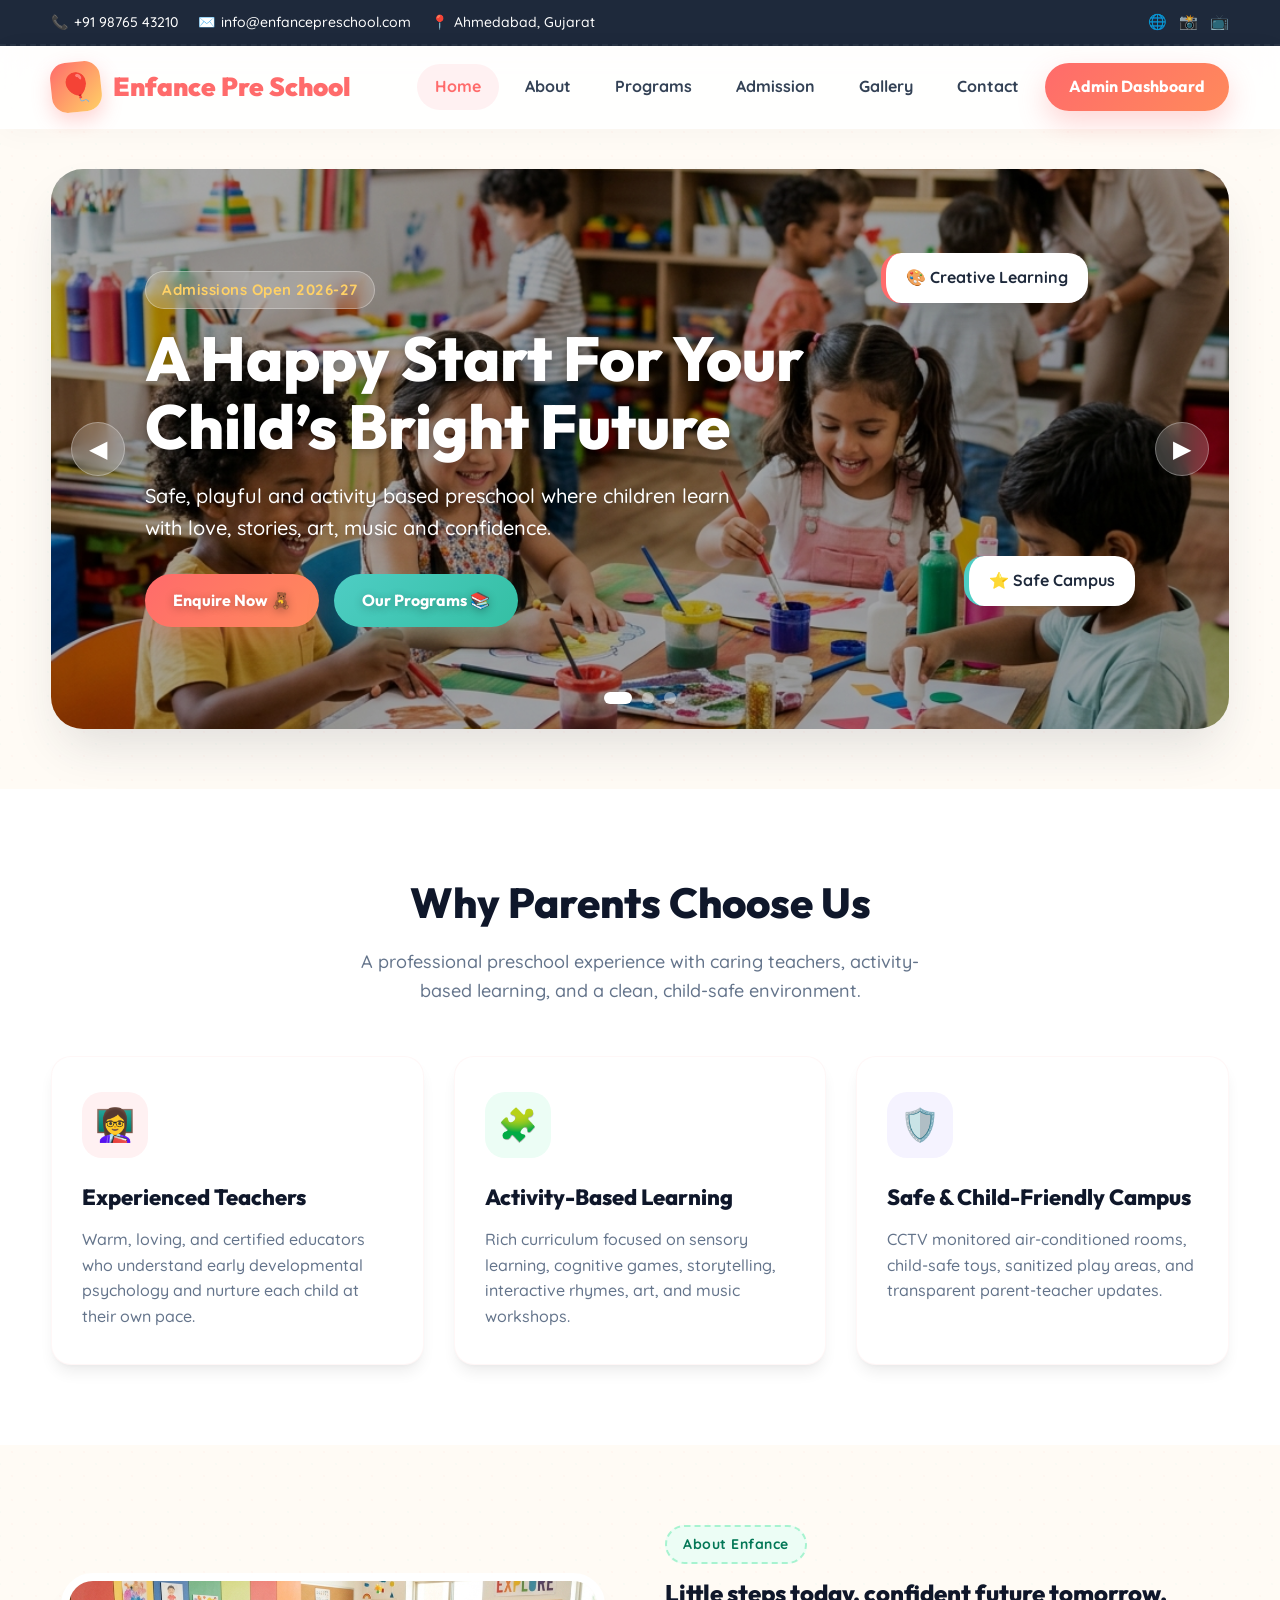
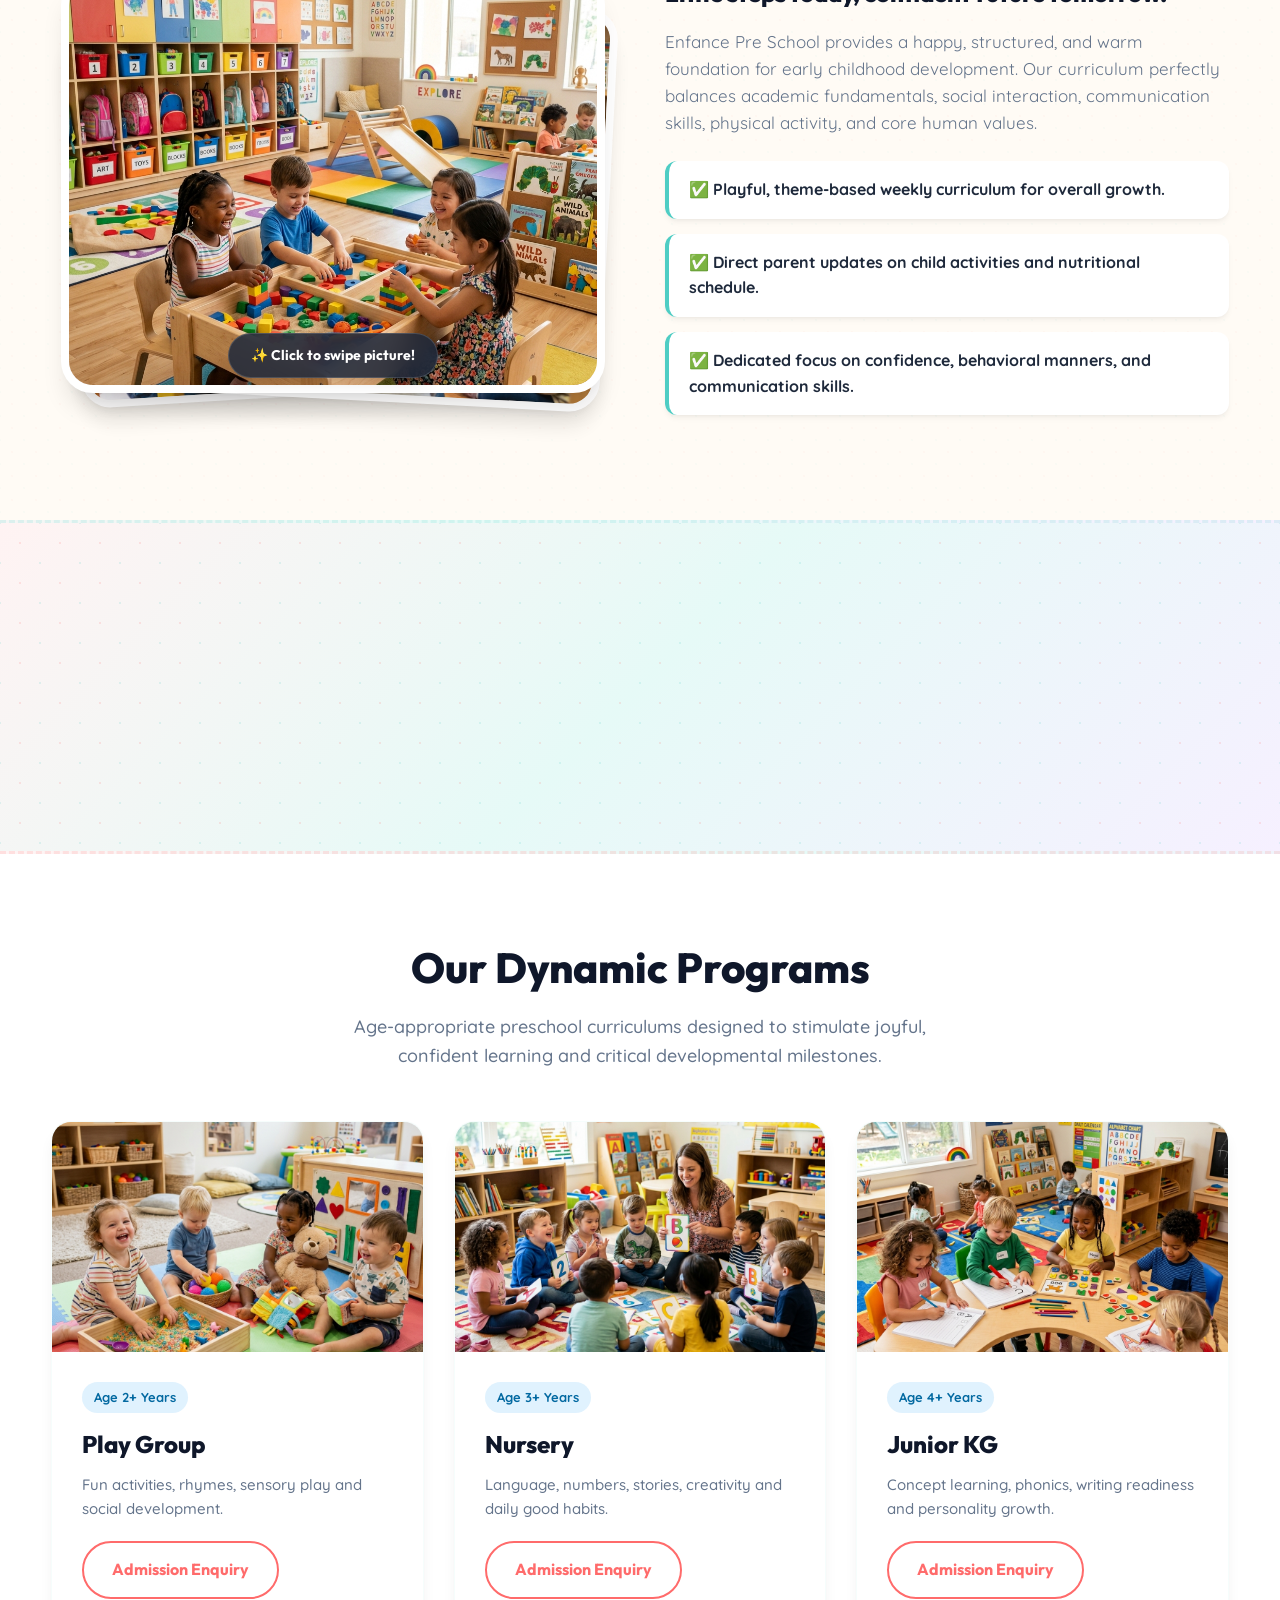
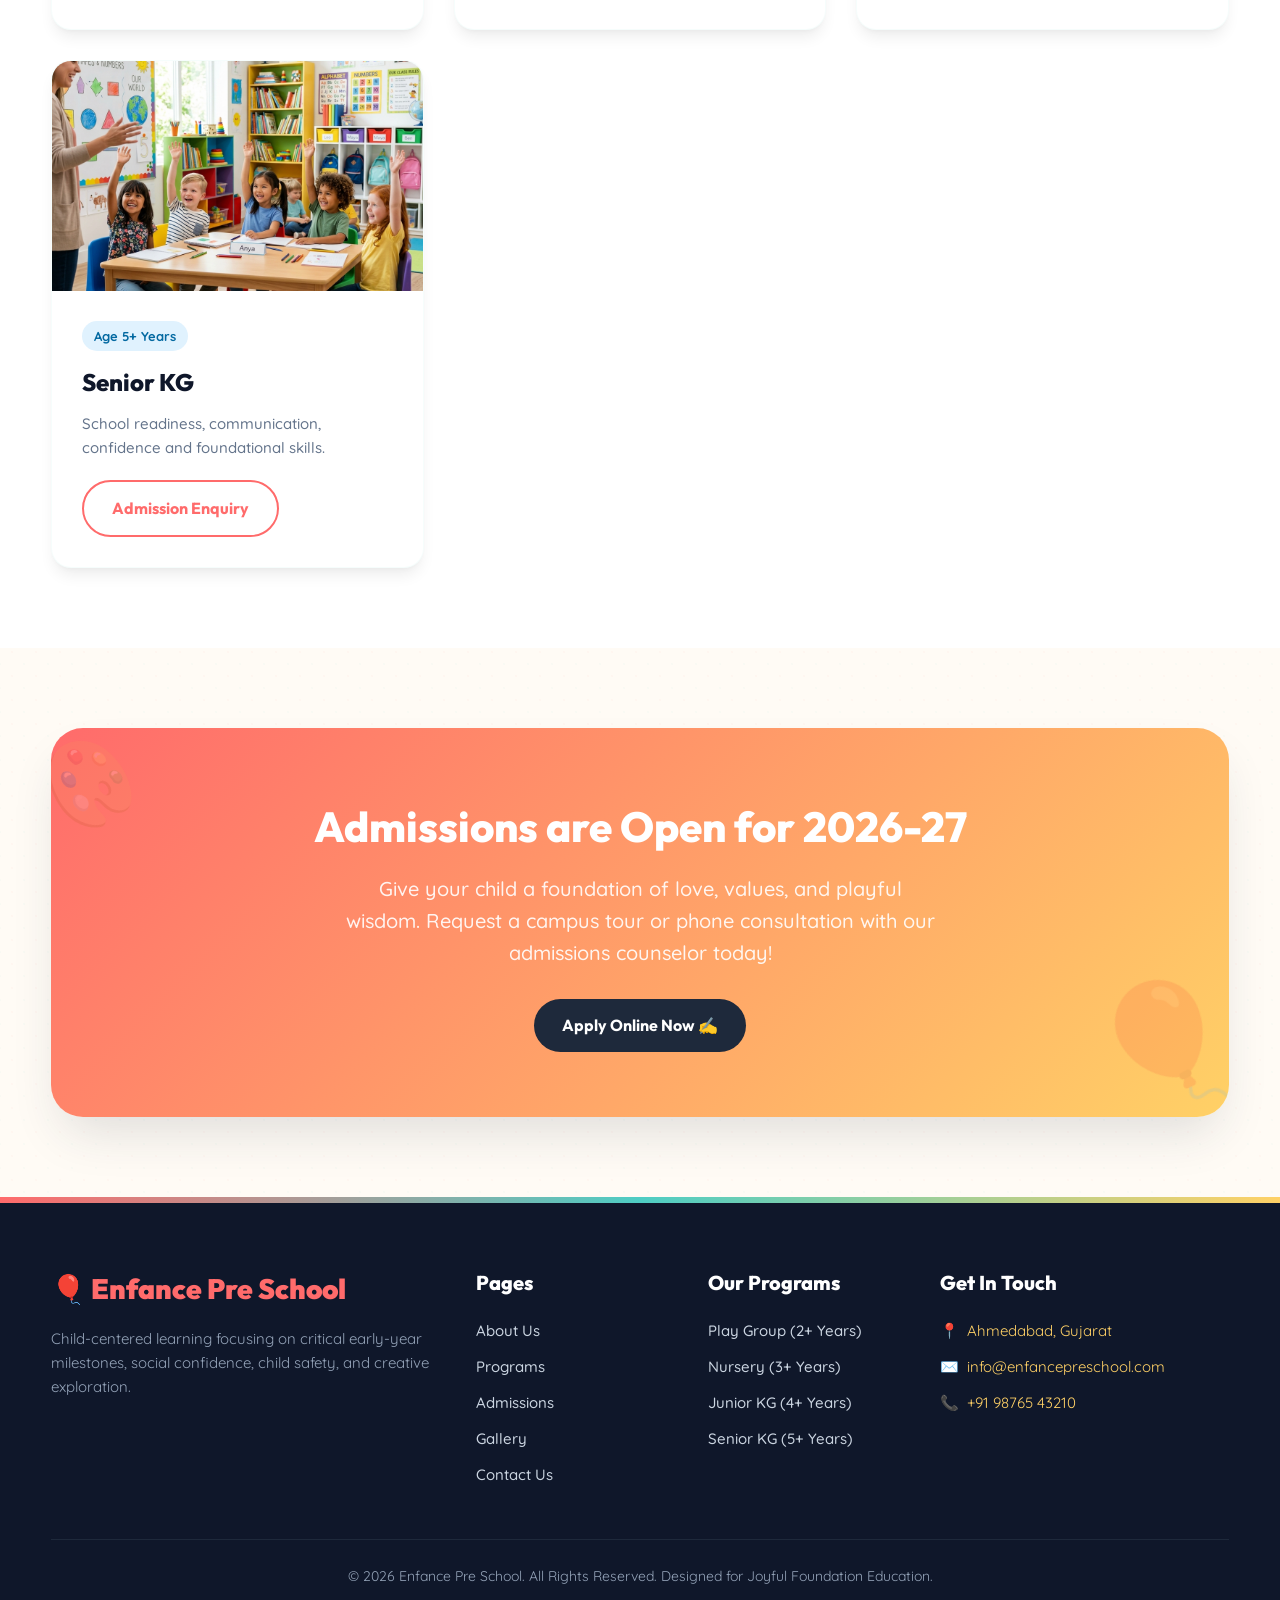
==== index.html @ e7a896c1 "first commit" ====
<!DOCTYPE html>
<html lang="en">
<head>
  <meta charset="UTF-8">
  <meta name="viewport" content="width=device-width, initial-scale=1.0">
  <title>Enfance Pre School - Happy Start for Bright Future</title>
  <meta name="description" content="Enfance Pre School offers activity-based learning, clean child-safe environment, experienced teachers, and joyful growth for your little ones in Ahmedabad.">
  <link rel="stylesheet" href="assets/css/style.css?v=7">
</head>
<body>

  <!-- PRELOADER -->
  <div id="preloader">
    <div class="loader-container">
      <div class="loader-balloons">
        <div class="loader-balloon"></div>
        <div class="loader-balloon"></div>
        <div class="loader-balloon"></div>
        <div class="loader-balloon"></div>
      </div>
      <div class="loader-text">ENFANCE PRE SCHOOL</div>
    </div>
  </div>

  <!-- TOP BAR -->
  <div class="topbar">
    <div class="container">
      <div class="topbar-info">
        <span>📞 <span data-phone></span></span>
        <span>✉️ <span data-email></span></span>
        <span>📍 <span data-address></span></span>
      </div>
      <div class="topbar-socials">
        <a href="#" title="Facebook">🌐</a>
        <a href="#" title="Instagram">📸</a>
        <a href="#" title="YouTube">📺</a>
      </div>
    </div>
  </div>

  <!-- NAVBAR -->
  <nav class="navbar">
    <div class="container nav-inner">
      <a class="brand" href="index.html">
        <span class="brand-badge">🎈</span>
        <span data-school>Enfance Pre School</span>
      </a>
      <button class="hamb" aria-label="Toggle Menu">☰</button>
      <div class="menu">
        <a href="index.html" class="active">Home</a>
        <a href="about.html">About</a>
        <a href="programs.html">Programs</a>
        <a href="admission.html">Admission</a>
        <a href="gallery.html">Gallery</a>
        <a href="contact.html">Contact</a>
        <a class="btn" href="admin/index.html">Admin Dashboard</a>
      </div>
    </div>
  </nav>

  <!-- HERO CAROUSEL SECTION -->
  <section class="hero">
    <div class="container">
      <div class="carousel-container">
        
        <!-- Slide 1 -->
        <div class="carousel-slide active">
          <img src="assets/images/slide01.png?v=2" alt="Children playing together" class="carousel-bg">
          <div class="carousel-content">
            <span class="eyebrow data-admission" data-admission>Admissions Open 2026-27</span>
            <h1 id="heroTitle">A Happy Start For Your Child’s Bright Future</h1>
            <p id="heroText">Safe, playful and activity based preschool where children learn with love, stories, art, music and confidence.</p>
            <div class="carousel-actions">
              <a class="btn" href="admission.html">Enquire Now 🧸</a>
              <a class="btn alt" href="programs.html">Our Programs 📚</a>
            </div>
          </div>
          <!-- Decorative bubbles -->
          <div class="bubble bubble-primary b1">🎨 Creative Learning</div>
          <div class="bubble bubble-secondary b2">⭐ Safe Campus</div>
        </div>

        <!-- Slide 2 -->
        <div class="carousel-slide">
          <img src="assets/images/slide02.png?v=2" alt="Preschool learning environment" class="carousel-bg">
          <div class="carousel-content">
            <span class="eyebrow">Play & Grow</span>
            <h1>Where Learning Feels Like Playtime!</h1>
            <p>We nurture every child’s curious mind with interactive storytelling, motor skills development, and creative play sessions.</p>
            <div class="carousel-actions">
              <a class="btn" href="admission.html">Apply Now 📝</a>
              <a class="btn alt outline" href="about.html">Learn More About Us</a>
            </div>
          </div>
          <div class="bubble bubble-secondary b1">🧩 Mind Games</div>
          <div class="bubble bubble-primary b2">🤸 Play Areas</div>
        </div>

        <!-- Slide 3 -->
        <div class="carousel-slide">
          <img src="assets/images/slide03.png?v=2" alt="Art class at school" class="carousel-bg">
          <div class="carousel-content">
            <span class="eyebrow">Experienced Care</span>
            <h1>Warm Teachers, Personalized Attention</h1>
            <p>Every child gains confidence and foundational concepts at their own unique pace with our loving, certified team of educators.</p>
            <div class="carousel-actions">
              <a class="btn" href="admission.html">Request Call back 📞</a>
              <a class="btn alt" href="gallery.html">View Campus Gallery 📸</a>
            </div>
          </div>
          <div class="bubble bubble-primary b1">🧠 Concept Focus</div>
          <div class="bubble bubble-secondary b2">👩‍🏫 Expert Staff</div>
        </div>

        <!-- Carousel Controls -->
        <button class="carousel-control carousel-prev" aria-label="Previous Slide">◀</button>
        <button class="carousel-control carousel-next" aria-label="Next Slide">▶</button>
        
        <!-- Carousel Dots -->
        <div class="carousel-dots"></div>
      </div>
    </div>
  </section>

  <!-- WAVY DIVIDER -->
  <div class="wave-divider wave-white" style="height: 40px;">
    <svg viewBox="0 0 1200 120" preserveAspectRatio="none">
      <path d="M321.39,56.44c58-10.79,114.16-30.13,172-41.86,82.39-16.72,168.19-17.73,250.45-.39C823.78,31,906.67,72,985.66,92.83c70.05,18.48,146.53,26.09,214.34,3V120H0V0C26.9,8.75,57.05,18.3,88.47,26.85,148.56,43.14,218.7,68.21,321.39,56.44Z"></path>
    </svg>
  </div>

  <!-- WHY PARENTS CHOOSE US SECTION -->
  <section class="section" style="background: var(--white);">
    <div class="container">
      <div class="section-title reveal-up">
        <h2>Why Parents Choose Us</h2>
        <p>A professional preschool experience with caring teachers, activity-based learning, and a clean, child-safe environment.</p>
      </div>
      
      <div class="cards">
        <div class="card card-primary reveal-up">
          <div class="icon">👩‍🏫</div>
          <h3>Experienced Teachers</h3>
          <p>Warm, loving, and certified educators who understand early developmental psychology and nurture each child at their own pace.</p>
        </div>
        
        <div class="card card-secondary reveal-up" style="animation-delay: 0.15s;">
          <div class="icon">🧩</div>
          <h3>Activity-Based Learning</h3>
          <p>Rich curriculum focused on sensory learning, cognitive games, storytelling, interactive rhymes, art, and music workshops.</p>
        </div>
        
        <div class="card card-purple reveal-up" style="animation-delay: 0.3s;">
          <div class="icon">🛡️</div>
          <h3>Safe & Child-Friendly Campus</h3>
          <p>CCTV monitored air-conditioned rooms, child-safe toys, sanitized play areas, and transparent parent-teacher updates.</p>
        </div>
      </div>
    </div>
  </section>

  <!-- SPLIT SECTION ABOUT -->
  <section class="section">
    <div class="container split">
      <div class="interactive-image-card reveal-left" id="aboutImageCard">
        <div class="card-stack-inner">
          <img class="stack-card card-depth-0" src="assets/images/home01.png?v=2" alt="Children learning in a bright classroom 1">
          <img class="stack-card card-depth-1" src="assets/images/about01.png?v=2" alt="Children learning in a bright classroom 2">
          <img class="stack-card card-depth-2" src="assets/images/slide01.png?v=2" alt="Children learning in a bright classroom 3">
          <img class="stack-card card-depth-3" src="assets/images/slide02.png?v=2" alt="Children learning in a bright classroom 4">
          <img class="stack-card card-depth-4" src="assets/images/slide03.png?v=2" alt="Children learning in a bright classroom 5">
        </div>
        <div class="click-hint">✨ Click to swipe picture!</div>
      </div>
      
      <div class="reveal-right">
        <span class="eyebrow">About Enfance</span>
        <h2 style="margin: 15px 0 20px; line-height: 1.2;">Little steps today, confident future tomorrow.</h2>
        <p style="color: var(--muted); margin-bottom: 20px; font-size: 17px;">Enfance Pre School provides a happy, structured, and warm foundation for early childhood development. Our curriculum perfectly balances academic fundamentals, social interaction, communication skills, physical activity, and core human values.</p>
        
        <div class="list">
          <div class="list-item">✅ Playful, theme-based weekly curriculum for overall growth.</div>
          <div class="list-item">✅ Direct parent updates on child activities and nutritional schedule.</div>
          <div class="list-item">✅ Dedicated focus on confidence, behavioral manners, and communication skills.</div>
        </div>
      </div>
    </div>
  </section>

  <!-- STATS COUNTING SECTION -->
  <section class="section stats-bg">
    <div class="container">
      <div class="stats">
        <div class="stat reveal-zoom">
          <b><span class="stat-number" data-target="4">0</span>+</b>
          <span>Preschool Programs</span>
        </div>
        <div class="stat reveal-zoom">
          <b><span class="stat-number" data-target="15">0</span>+</b>
          <span>Weekly Creative Activities</span>
        </div>
        <div class="stat reveal-zoom">
          <b><span class="stat-number" data-target="100">0</span>%</b>
          <span>Childcare & Safety Focus</span>
        </div>
        <div class="stat reveal-zoom">
          <b><span class="stat-number" data-target="2026">0</span></b>
          <span>Admissions ongoing</span>
        </div>
      </div>
    </div>
  </section>

  <!-- OUR PROGRAMS SECTION -->
  <section class="section" style="background: var(--white);">
    <div class="container">
      <div class="section-title reveal-up">
        <h2>Our Dynamic Programs</h2>
        <p>Age-appropriate preschool curriculums designed to stimulate joyful, confident learning and critical developmental milestones.</p>
      </div>
      <div class="programs" id="programList">
        <!-- Rendered dynamically by javascript -->
      </div>
    </div>
  </section>

  <!-- ADMISSIONS CTA SECTION -->
  <section class="section">
    <div class="container">
      <div class="cta reveal-zoom">
        <h2>Admissions are Open for 2026-27</h2>
        <p>Give your child a foundation of love, values, and playful wisdom. Request a campus tour or phone consultation with our admissions counselor today!</p>
        <a class="btn alt" href="admission.html" style="background: var(--ink); box-shadow: none;">Apply Online Now ✍️</a>
      </div>
    </div>
  </section>

  <!-- FOOTER -->
  <footer class="footer">
    <div class="container footer-grid">
      <div>
        <div class="footer-logo">🎈 <span data-school>Enfance Pre School</span></div>
        <p style="margin-bottom: 20px;">Child-centered learning focusing on critical early-year milestones, social confidence, child safety, and creative exploration.</p>
      </div>
      
      <div>
        <h3>Pages</h3>
        <a href="about.html">About Us</a>
        <a href="programs.html">Programs</a>
        <a href="admission.html">Admissions</a>
        <a href="gallery.html">Gallery</a>
        <a href="contact.html">Contact Us</a>
      </div>
      
      <div>
        <h3>Our Programs</h3>
        <a href="programs.html">Play Group (2+ Years)</a>
        <a href="programs.html">Nursery (3+ Years)</a>
        <a href="programs.html">Junior KG (4+ Years)</a>
        <a href="programs.html">Senior KG (5+ Years)</a>
      </div>
      
      <div>
        <h3>Get In Touch</h3>
        <ul class="footer-contact">
          <li><span>📍</span> <span data-address></span></li>
          <li><span>✉️</span> <span data-email></span></li>
          <li><span>📞</span> <span data-phone></span></li>
        </ul>
      </div>
    </div>
    
    <div class="container footer-bottom">
      © <span id="year"></span> <span data-school></span>. All Rights Reserved. Designed for Joyful Foundation Education.
    </div>
  </footer>

  <script src="assets/js/main.js?v=5"></script>
</body>
</html>
---- assets/css/style.css ----
@import url('https://fonts.googleapis.com/css2?family=Outfit:wght@400;600;700;800;900&family=Quicksand:wght@400;500;700&display=swap');

:root {
  --primary: #ff6b6b;
  --primary-hover: #ff5252;
  --secondary: #4ecdc4;
  --secondary-hover: #3dbab1;
  --accent: #ffd166;
  --accent-hover: #ffc43d;
  --purple: #a78bfa;
  --purple-hover: #8b5cf6;
  --ink: #1e293b;
  --muted: #64748b;
  --bg: #fffbf5;
  --white: #ffffff;
  --green: #10b981;
  --light-gray: #f8fafc;
  
  /* Shadows */
  --shadow-sm: 0 4px 6px -1px rgba(0, 0, 0, 0.05), 0 2px 4px -2px rgba(0, 0, 0, 0.05);
  --shadow-md: 0 10px 15px -3px rgba(0, 0, 0, 0.07), 0 4px 6px -4px rgba(0, 0, 0, 0.05);
  --shadow-lg: 0 20px 25px -5px rgba(0, 0, 0, 0.1), 0 8px 10px -6px rgba(0, 0, 0, 0.05);
  --shadow-xl: 0 25px 50px -12px rgba(35, 49, 66, 0.15);
  --shadow-primary: 0 12px 28px rgba(255, 107, 107, 0.28);
  --shadow-secondary: 0 12px 28px rgba(78, 205, 196, 0.25);
  
  /* Borders */
  --radius-sm: 12px;
  --radius-md: 20px;
  --radius-lg: 32px;
  --radius-full: 9999px;
  
  /* Transitions */
  --transition-smooth: all 0.3s cubic-bezier(0.4, 0, 0.2, 1);
  --transition-bounce: all 0.5s cubic-bezier(0.175, 0.885, 0.32, 1.275);
}

* {
  box-sizing: border-box;
  margin: 0;
  padding: 0;
}

html {
  scroll-behavior: smooth;
}

body {
  font-family: 'Quicksand', sans-serif;
  color: var(--ink);
  background-color: var(--bg);
  background-image: radial-gradient(rgba(255, 107, 107, 0.03) 1px, transparent 0),
                    radial-gradient(rgba(78, 205, 196, 0.03) 1px, transparent 0);
  background-size: 24px 24px;
  background-position: 0 0, 12px 12px;
  line-height: 1.6;
  overflow-x: hidden;
}

h1, h2, h3, h4, h5, h6 {
  font-family: 'Outfit', sans-serif;
  font-weight: 800;
  color: #0f172a;
}

a {
  text-decoration: none;
  color: inherit;
  transition: var(--transition-smooth);
}

img {
  max-width: 100%;
  height: auto;
  display: block;
}

.container {
  width: min(1200px, 92%);
  margin: auto;
}

/* --- PRELOADER --- */
#preloader {
  position: fixed;
  inset: 0;
  background: var(--bg);
  z-index: 9999;
  display: flex;
  flex-direction: column;
  align-items: center;
  justify-content: center;
  transition: opacity 0.5s ease, visibility 0.5s ease;
}

#preloader.fade-out {
  opacity: 0;
  visibility: hidden;
}

.loader-container {
  text-align: center;
}

.loader-balloons {
  display: flex;
  gap: 15px;
  justify-content: center;
  margin-bottom: 20px;
}

.loader-balloon {
  width: 24px;
  height: 30px;
  border-radius: 50% 50% 50% 50% / 40% 40% 60% 60%;
  animation: bounceBall 1.2s infinite ease-in-out;
  position: relative;
}

.loader-balloon::after {
  content: '';
  position: absolute;
  bottom: -4px;
  left: 50%;
  transform: translateX(-50%);
  border-left: 4px solid transparent;
  border-right: 4px solid transparent;
  border-bottom: 5px solid rgba(0, 0, 0, 0.15);
}

.loader-balloon:nth-child(1) {
  background: var(--primary);
  animation-delay: -0.4s;
}

.loader-balloon:nth-child(2) {
  background: var(--accent);
  animation-delay: -0.2s;
}

.loader-balloon:nth-child(3) {
  background: var(--secondary);
  animation-delay: 0s;
}

.loader-balloon:nth-child(4) {
  background: var(--purple);
  animation-delay: 0.2s;
}

.loader-text {
  font-family: 'Outfit', sans-serif;
  font-weight: 700;
  font-size: 20px;
  color: var(--primary);
  letter-spacing: 1px;
  animation: pulseText 1.5s infinite ease-in-out;
}

@keyframes bounceBall {
  0%, 100% { transform: translateY(0) scale(1); }
  50% { transform: translateY(-20px) scale(0.9); }
}

@keyframes pulseText {
  0%, 100% { opacity: 0.6; }
  50% { opacity: 1; }
}


/* --- TOP BAR --- */
.topbar {
  background: var(--ink);
  color: var(--white);
  font-size: 14px;
  border-bottom: 2px dashed rgba(255, 255, 255, 0.05);
}

.topbar .container {
  display: flex;
  justify-content: space-between;
  align-items: center;
  gap: 15px;
  padding: 10px 0;
  flex-wrap: wrap;
}

.topbar-info {
  display: flex;
  gap: 20px;
  flex-wrap: wrap;
}

.topbar-info span {
  display: flex;
  align-items: center;
  gap: 6px;
  font-weight: 500;
}

.topbar-socials {
  display: flex;
  gap: 12px;
}

.topbar-socials a {
  opacity: 0.8;
  font-size: 15px;
}

.topbar-socials a:hover {
  opacity: 1;
  transform: scale(1.15);
}


/* --- NAVBAR --- */
.navbar {
  position: sticky;
  top: 0;
  z-index: 1000;
  background: rgba(255, 255, 255, 0.85);
  backdrop-filter: blur(20px);
  box-shadow: 0 4px 30px rgba(0, 0, 0, 0.03);
  border-bottom: 1px solid rgba(255, 255, 255, 0.4);
  transition: var(--transition-smooth);
}

.navbar.scrolled {
  background: rgba(255, 255, 255, 0.98);
  box-shadow: var(--shadow-md);
  padding: 4px 0;
}

.nav-inner {
  display: flex;
  align-items: center;
  justify-content: space-between;
  padding: 16px 0;
}

.brand {
  display: flex;
  align-items: center;
  gap: 12px;
  font-family: 'Outfit', sans-serif;
  font-weight: 900;
  font-size: 26px;
  color: var(--primary);
}

.brand-badge {
  width: 50px;
  height: 50px;
  border-radius: 16px;
  background: linear-gradient(135deg, var(--primary), var(--accent));
  display: grid;
  place-items: center;
  color: var(--white);
  font-size: 28px;
  box-shadow: 0 8px 20px rgba(255, 107, 107, 0.3);
  transform: rotate(-6deg);
  transition: var(--transition-bounce);
}

.brand:hover .brand-badge {
  transform: rotate(12deg) scale(1.1);
}

.menu {
  display: flex;
  align-items: center;
  gap: 8px;
}

.menu a {
  padding: 10px 18px;
  border-radius: var(--radius-full);
  font-weight: 700;
  color: #334155;
  font-size: 16px;
}

.menu a:hover,
.menu a.active {
  background: #fff1f2;
  color: var(--primary);
}

.menu a.btn {
  background: linear-gradient(135deg, var(--primary), #ff8a5b);
  color: var(--white);
  padding: 11px 24px;
  font-weight: 700;
  box-shadow: var(--shadow-primary);
}

.menu a.btn:hover {
  background: linear-gradient(135deg, var(--primary-hover), #ff733b);
  box-shadow: 0 15px 30px rgba(255, 107, 107, 0.4);
  transform: translateY(-2px);
}

.hamb {
  display: none;
  background: none;
  border: none;
  font-size: 28px;
  color: var(--ink);
  cursor: pointer;
  padding: 5px;
  transition: var(--transition-smooth);
}


/* --- BUTTONS --- */
.btn {
  display: inline-flex;
  align-items: center;
  justify-content: center;
  gap: 8px;
  background: linear-gradient(135deg, var(--primary), #ff8a5b);
  color: var(--white) !important;
  border: none;
  border-radius: var(--radius-full);
  padding: 14px 28px;
  font-weight: 700;
  font-size: 16px;
  font-family: 'Outfit', sans-serif;
  box-shadow: var(--shadow-primary);
  cursor: pointer;
  transition: var(--transition-bounce);
}

.btn:hover {
  transform: translateY(-4px) scale(1.02);
  box-shadow: 0 15px 35px rgba(255, 107, 107, 0.4);
}

.btn.alt {
  background: linear-gradient(135deg, var(--secondary), #34bfa3);
  box-shadow: var(--shadow-secondary);
}

.btn.alt:hover {
  box-shadow: 0 15px 35px rgba(78, 205, 196, 0.4);
}

.btn.outline {
  background: transparent;
  color: var(--primary) !important;
  border: 2px solid var(--primary);
  box-shadow: none;
}

.btn.outline:hover {
  background: var(--primary);
  color: var(--white) !important;
}


/* --- HERO CAROUSEL --- */
.hero {
  position: relative;
  overflow: hidden;
  padding: 40px 0 60px;
}

.carousel-container {
  position: relative;
  height: 560px;
  border-radius: var(--radius-lg);
  overflow: hidden;
  box-shadow: var(--shadow-xl);
}

.carousel-slide {
  position: absolute;
  inset: 0;
  opacity: 0;
  transition: opacity 1s cubic-bezier(0.4, 0, 0.2, 1);
  display: flex;
  align-items: center;
  z-index: 1;
}

.carousel-slide.active {
  opacity: 1;
  z-index: 2;
}

.carousel-bg {
  position: absolute;
  inset: 0;
  width: 100%;
  height: 100%;
  object-fit: cover;
  filter: brightness(0.65);
}

.carousel-content {
  position: relative;
  z-index: 3;
  width: min(800px, 85%);
  margin-left: 8%;
  color: var(--white);
  text-shadow: 0 2px 10px rgba(0,0,0,0.3);
}

.carousel-content .eyebrow {
  opacity: 0;
  transform: translateY(20px);
  transition: all 0.6s cubic-bezier(0.16, 1, 0.3, 1) 0.2s;
  background: rgba(255, 255, 255, 0.2);
  border: 1px solid rgba(255, 255, 255, 0.3);
  color: var(--accent);
  backdrop-filter: blur(10px);
  text-shadow: none;
  font-size: 15px;
}

.carousel-content h1 {
  color: var(--white);
  font-size: clamp(36px, 5vw, 62px);
  line-height: 1.1;
  margin: 15px 0 20px;
  opacity: 0;
  transform: translateY(30px);
  transition: all 0.7s cubic-bezier(0.16, 1, 0.3, 1) 0.4s;
}

.carousel-content p {
  font-size: clamp(16px, 2vw, 20px);
  font-weight: 500;
  margin-bottom: 30px;
  max-width: 600px;
  opacity: 0;
  transform: translateY(30px);
  transition: all 0.7s cubic-bezier(0.16, 1, 0.3, 1) 0.6s;
}

.carousel-actions {
  opacity: 0;
  transform: translateY(30px);
  transition: all 0.7s cubic-bezier(0.16, 1, 0.3, 1) 0.8s;
  display: flex;
  gap: 15px;
  flex-wrap: wrap;
}

/* Active transitions */
.carousel-slide.active .carousel-content .eyebrow,
.carousel-slide.active .carousel-content h1,
.carousel-slide.active .carousel-content p,
.carousel-slide.active .carousel-actions {
  opacity: 1;
  transform: translateY(0);
}

/* Controls */
.carousel-control {
  position: absolute;
  top: 50%;
  transform: translateY(-50%);
  width: 54px;
  height: 54px;
  border-radius: 50%;
  background: rgba(255, 255, 255, 0.2);
  backdrop-filter: blur(10px);
  border: 1px solid rgba(255, 255, 255, 0.3);
  color: var(--white);
  font-size: 24px;
  display: grid;
  place-items: center;
  cursor: pointer;
  z-index: 10;
  transition: var(--transition-bounce);
}

.carousel-control:hover {
  background: rgba(255, 255, 255, 0.4);
  color: var(--ink);
  transform: translateY(-50%) scale(1.1);
}

.carousel-prev {
  left: 20px;
}

.carousel-next {
  right: 20px;
}

.carousel-dots {
  position: absolute;
  bottom: 25px;
  left: 50%;
  transform: translateX(-50%);
  display: flex;
  gap: 10px;
  z-index: 10;
}

.carousel-dot {
  width: 12px;
  height: 12px;
  border-radius: 50%;
  background: rgba(255, 255, 255, 0.4);
  border: none;
  cursor: pointer;
  transition: var(--transition-smooth);
}

.carousel-dot.active {
  background: var(--white);
  width: 28px;
  border-radius: 6px;
}


/* --- FLOATING DECORATIONS --- */
.eyebrow {
  display: inline-block;
  background: #ecfdf5;
  color: #047857;
  border: 2px dashed #a7f3d0;
  border-radius: var(--radius-full);
  padding: 6px 16px;
  font-weight: 800;
  font-size: 14px;
  letter-spacing: 0.5px;
}

.bubble {
  position: absolute;
  background: var(--white);
  border-radius: 20px;
  padding: 12px 20px;
  box-shadow: var(--shadow-lg);
  font-weight: 800;
  color: var(--ink);
  display: flex;
  align-items: center;
  gap: 8px;
  z-index: 4;
  animation: floatDecoration 5s ease-in-out infinite;
}

.bubble-primary {
  border-left: 5px solid var(--primary);
}

.bubble-secondary {
  border-left: 5px solid var(--secondary);
  animation-delay: 1.5s;
}

.b1 {
  top: 15%;
  right: 12%;
}

.b2 {
  bottom: 22%;
  right: 8%;
}

@keyframes floatDecoration {
  0%, 100% { transform: translateY(0) rotate(0deg); }
  50% { transform: translateY(-12px) rotate(2deg); }
}


/* --- SECTION LAYOUTS & WAVE DIVIDERS --- */
.section {
  position: relative;
  padding: 80px 0;
}

.section-title {
  text-align: center;
  margin-bottom: 50px;
}

.section-title h2 {
  font-size: clamp(28px, 4vw, 42px);
  margin-bottom: 12px;
  position: relative;
  display: inline-block;
}

.section-title p {
  color: var(--muted);
  font-size: 18px;
  max-width: 600px;
  margin: auto;
  font-weight: 500;
}

/* Wavy Section Divider */
.wave-divider {
  position: absolute;
  left: 0;
  width: 100%;
  overflow: hidden;
  line-height: 0;
}

.wave-divider svg {
  position: relative;
  display: block;
  width: calc(100% + 1.3px);
  height: 60px;
}

.wave-top {
  top: -1px;
}

.wave-bottom {
  bottom: -1px;
  transform: rotate(180deg);
}

.wave-divider.wave-white svg path {
  fill: var(--white);
}

.wave-divider.wave-bg svg path {
  fill: var(--bg);
}


/* --- CARDS & GRID --- */
.cards {
  display: grid;
  grid-template-columns: repeat(3, 1fr);
  gap: 30px;
}

.card {
  background: var(--white);
  border-radius: var(--radius-md);
  padding: 35px 30px;
  box-shadow: var(--shadow-md);
  border: 1px solid rgba(255, 107, 107, 0.05);
  transition: var(--transition-bounce);
  position: relative;
  overflow: hidden;
}

.card::before {
  content: '';
  position: absolute;
  top: 0;
  left: 0;
  width: 100%;
  height: 5px;
  background: linear-gradient(90deg, var(--primary), var(--accent));
  opacity: 0;
  transition: var(--transition-smooth);
}

.card:hover {
  transform: translateY(-10px);
  box-shadow: var(--shadow-xl);
}

.card:hover::before {
  opacity: 1;
}

.icon {
  width: 66px;
  height: 66px;
  border-radius: 20px;
  background: #fff8e6;
  display: grid;
  place-items: center;
  font-size: 32px;
  margin-bottom: 22px;
  transition: var(--transition-bounce);
}

.card:hover .icon {
  transform: scale(1.12) rotate(6deg);
}

.card.card-primary .icon { background-color: #fff1f2; }
.card.card-secondary .icon { background-color: #ecfdf5; }
.card.card-purple .icon { background-color: #f5f3ff; }

.card h3 {
  font-size: 22px;
  margin-bottom: 12px;
}

.card p {
  color: var(--muted);
  font-size: 16px;
  font-weight: 500;
}


/* --- TWO COLUMN SPLIT --- */
.split {
  display: grid;
  grid-template-columns: 1fr 1fr;
  gap: 50px;
  align-items: center;
}

.rounded-img {
  border-radius: var(--radius-lg);
  box-shadow: var(--shadow-xl);
  width: 100%;
  height: 440px;
  object-fit: cover;
  border: 8px solid var(--white);
  transition: var(--transition-bounce);
}

.rounded-img:hover {
  transform: scale(1.02) rotate(1deg);
}

.list {
  display: grid;
  gap: 15px;
  margin: 25px 0;
}

.list-item {
  background: var(--white);
  border-radius: var(--radius-sm);
  padding: 16px 20px;
  box-shadow: var(--shadow-sm);
  font-weight: 700;
  display: flex;
  align-items: center;
  gap: 12px;
  transition: var(--transition-smooth);
  border-left: 4px solid var(--secondary);
}

.list-item:hover {
  transform: translateX(6px);
  box-shadow: var(--shadow-md);
}


/* --- STATS SECTION --- */
.stats-bg {
  background: linear-gradient(135deg, #fff3f3 0%, #e6faf7 50%, #f6f0ff 100%);
  position: relative;
  overflow: hidden;
  border-top: 3px dashed rgba(78, 205, 196, 0.15);
  border-bottom: 3px dashed rgba(255, 107, 107, 0.15);
}

.stats-bg::before {
  content: '';
  position: absolute;
  inset: 0;
  opacity: 0.15;
  background-image: radial-gradient(var(--primary) 1px, transparent 1px),
                    radial-gradient(var(--secondary) 1px, transparent 1px);
  background-size: 40px 40px;
  background-position: 0 0, 20px 20px;
  pointer-events: none;
}

.stats {
  display: grid;
  grid-template-columns: repeat(4, 1fr);
  gap: 25px;
  position: relative;
  z-index: 2;
}

.stat {
  background: rgba(255, 255, 255, 0.85);
  backdrop-filter: blur(12px);
  border: 2px solid var(--white);
  border-radius: var(--radius-lg);
  padding: 38px 25px;
  text-align: center;
  box-shadow: 0 10px 25px -5px rgba(0, 0, 0, 0.02), 0 8px 10px -6px rgba(0, 0, 0, 0.02);
  transition: var(--transition-bounce);
}

.stat:nth-child(1) {
  background: linear-gradient(135deg, rgba(255, 107, 107, 0.05) 0%, rgba(255, 255, 255, 0.95) 100%);
  border-color: rgba(255, 107, 107, 0.15);
}
.stat:nth-child(2) {
  background: linear-gradient(135deg, rgba(78, 205, 196, 0.05) 0%, rgba(255, 255, 255, 0.95) 100%);
  border-color: rgba(78, 205, 196, 0.15);
}
.stat:nth-child(3) {
  background: linear-gradient(135deg, rgba(167, 139, 250, 0.05) 0%, rgba(255, 255, 255, 0.95) 100%);
  border-color: rgba(167, 139, 250, 0.15);
}
.stat:nth-child(4) {
  background: linear-gradient(135deg, rgba(255, 209, 102, 0.05) 0%, rgba(255, 255, 255, 0.95) 100%);
  border-color: rgba(255, 209, 102, 0.15);
}

.stat:nth-child(1):hover {
  transform: translateY(-8px) scale(1.03) rotate(1.5deg);
  background: var(--white);
  box-shadow: 0 20px 30px -10px rgba(255, 107, 107, 0.25);
  border-color: rgba(255, 107, 107, 0.3);
}
.stat:nth-child(2):hover {
  transform: translateY(-8px) scale(1.03) rotate(-1.5deg);
  background: var(--white);
  box-shadow: 0 20px 30px -10px rgba(78, 205, 196, 0.25);
  border-color: rgba(78, 205, 196, 0.3);
}
.stat:nth-child(3):hover {
  transform: translateY(-8px) scale(1.03) rotate(1.8deg);
  background: var(--white);
  box-shadow: 0 20px 30px -10px rgba(167, 139, 250, 0.25);
  border-color: rgba(167, 139, 250, 0.3);
}
.stat:nth-child(4):hover {
  transform: translateY(-8px) scale(1.03) rotate(-1.8deg);
  background: var(--white);
  box-shadow: 0 20px 30px -10px rgba(255, 209, 102, 0.25);
  border-color: rgba(255, 209, 102, 0.3);
}

.stat b {
  font-family: 'Outfit', sans-serif;
  font-size: 52px;
  display: inline-block;
  line-height: 1.1;
  margin-bottom: 5px;
  font-weight: 900;
  -webkit-background-clip: text;
  background-clip: text;
  -webkit-text-fill-color: transparent;
}

.stat:nth-child(1) b {
  background-image: linear-gradient(135deg, #ff6b6b 0%, #ff8e53 100%);
}
.stat:nth-child(2) b {
  background-image: linear-gradient(135deg, #2ec4b6 0%, #00f5d4 100%);
}
.stat:nth-child(3) b {
  background-image: linear-gradient(135deg, #a78bfa 0%, #c084fc 100%);
}
.stat:nth-child(4) b {
  background-image: linear-gradient(135deg, #ffd166 0%, #ff9f43 100%);
}

.stat > span {
  font-weight: 700;
  color: var(--ink);
  font-size: 16px;
  display: block;
}

.stat-number {
  display: inline;
  font-size: inherit;
  font-weight: inherit;
  color: inherit;
}


/* --- PROGRAMS PAGE/GRID --- */
.programs {
  display: grid;
  grid-template-columns: repeat(3, 1fr);
  gap: 30px;
}

.program {
  overflow: hidden;
  background: var(--white);
  border-radius: var(--radius-md);
  box-shadow: var(--shadow-md);
  transition: var(--transition-bounce);
  border: 1px solid rgba(78, 205, 196, 0.05);
}

.program:hover {
  transform: translateY(-8px);
  box-shadow: var(--shadow-xl);
}

.program-img-wrap {
  position: relative;
  overflow: hidden;
  height: 230px;
}

.program img {
  height: 100%;
  width: 100%;
  object-fit: cover;
  transition: transform 0.5s ease;
}

.program:hover img {
  transform: scale(1.08);
}

.program-body {
  padding: 30px;
}

.tag {
  display: inline-block;
  background: #e0f2fe;
  color: #0369a1;
  border-radius: var(--radius-full);
  padding: 5px 12px;
  font-weight: 800;
  font-size: 13px;
  margin-bottom: 12px;
}

.program h3 {
  font-size: 24px;
  margin-bottom: 10px;
}

.program p {
  color: var(--muted);
  font-weight: 500;
  margin-bottom: 20px;
  font-size: 15px;
}


/* --- GALLERY & INTERACTIVE LIGHTBOX --- */
.gallery-filter {
  display: flex;
  justify-content: center;
  gap: 12px;
  margin-bottom: 35px;
  flex-wrap: wrap;
}

.filter-btn {
  background: var(--white);
  border: 2px solid transparent;
  color: var(--ink);
  padding: 8px 22px;
  font-family: 'Outfit', sans-serif;
  font-weight: 700;
  border-radius: var(--radius-full);
  cursor: pointer;
  box-shadow: var(--shadow-sm);
  transition: var(--transition-smooth);
}

.filter-btn:hover,
.filter-btn.active {
  background: var(--primary);
  color: var(--white);
  box-shadow: var(--shadow-primary);
}

.gallery {
  display: grid;
  grid-template-columns: repeat(4, 1fr);
  gap: 20px;
}

.gallery-item {
  position: relative;
  height: 240px;
  border-radius: var(--radius-md);
  overflow: hidden;
  box-shadow: var(--shadow-md);
  cursor: pointer;
  transition: var(--transition-bounce);
}

.gallery-item img {
  height: 100%;
  width: 100%;
  object-fit: cover;
  transition: transform 0.5s ease;
}

.gallery-overlay {
  position: absolute;
  inset: 0;
  background: linear-gradient(to top, rgba(255, 107, 107, 0.8), rgba(255, 209, 102, 0.4));
  opacity: 0;
  display: grid;
  place-items: center;
  color: var(--white);
  font-size: 30px;
  transition: var(--transition-smooth);
}

.gallery-item:hover {
  transform: scale(1.03);
}

.gallery-item:hover img {
  transform: scale(1.1);
}

.gallery-item:hover .gallery-overlay {
  opacity: 1;
}

/* Lightbox overlay styling */
#lightbox {
  position: fixed;
  inset: 0;
  background: rgba(15, 23, 42, 0.95);
  backdrop-filter: blur(10px);
  z-index: 2000;
  display: none;
  opacity: 0;
  align-items: center;
  justify-content: center;
  transition: opacity 0.4s ease;
}

#lightbox.active {
  display: flex;
  opacity: 1;
}

.lightbox-content-wrap {
  position: relative;
  max-width: 85vw;
  max-height: 80vh;
  display: flex;
  flex-direction: column;
  align-items: center;
}

#lightbox-img {
  max-width: 100%;
  max-height: 75vh;
  border-radius: var(--radius-md);
  box-shadow: 0 10px 40px rgba(0,0,0,0.5);
  border: 4px solid var(--white);
  transform: scale(0.9);
  transition: transform 0.4s cubic-bezier(0.16, 1, 0.3, 1);
}

#lightbox.active #lightbox-img {
  transform: scale(1);
}

.lightbox-close {
  position: absolute;
  top: -50px;
  right: 0;
  color: var(--white);
  font-size: 35px;
  background: none;
  border: none;
  cursor: pointer;
  transition: var(--transition-smooth);
}

.lightbox-close:hover {
  transform: rotate(90deg) scale(1.1);
  color: var(--primary);
}

.lightbox-btn {
  position: absolute;
  top: 50%;
  transform: translateY(-50%);
  background: rgba(255,255,255,0.1);
  border: 1px solid rgba(255,255,255,0.2);
  color: var(--white);
  font-size: 24px;
  width: 50px;
  height: 50px;
  border-radius: 50%;
  display: grid;
  place-items: center;
  cursor: pointer;
  transition: var(--transition-smooth);
}

.lightbox-btn:hover {
  background: var(--white);
  color: var(--ink);
}

.lightbox-prev { left: -70px; }
.lightbox-next { right: -70px; }


/* --- ADMISSIONS CALL TO ACTION (CTA) --- */
.cta {
  background: linear-gradient(135deg, var(--primary), var(--accent));
  border-radius: var(--radius-lg);
  padding: 65px 50px;
  text-align: center;
  color: var(--white);
  box-shadow: var(--shadow-xl);
  position: relative;
  overflow: hidden;
}

.cta::after {
  content: '🎈';
  position: absolute;
  font-size: 120px;
  bottom: -20px;
  right: -10px;
  opacity: 0.15;
  transform: rotate(-15deg);
}

.cta::before {
  content: '🎨';
  position: absolute;
  font-size: 80px;
  top: -10px;
  left: -10px;
  opacity: 0.15;
  transform: rotate(15deg);
}

.cta h2 {
  color: var(--white);
  font-size: 42px;
  margin-bottom: 12px;
}

.cta p {
  font-size: 20px;
  font-weight: 500;
  margin-bottom: 30px;
  max-width: 600px;
  margin-inline: auto;
  opacity: 0.9;
}


/* --- FORMS --- */
.form {
  background: var(--white);
  border-radius: var(--radius-md);
  padding: 40px;
  box-shadow: var(--shadow-xl);
  border: 1px solid rgba(255, 107, 107, 0.05);
}

.form h2 {
  font-size: 28px;
  margin-bottom: 20px;
}

.form-group {
  position: relative;
  margin-bottom: 20px;
}

.form input,
.form textarea,
.form select {
  width: 100%;
  padding: 15px 18px;
  border: 2px solid #e2e8f0;
  border-radius: var(--radius-sm);
  outline: none;
  font-family: inherit;
  font-size: 16px;
  font-weight: 500;
  transition: var(--transition-smooth);
}

.form input:focus,
.form textarea:focus,
.form select:focus {
  border-color: var(--primary);
  box-shadow: 0 0 0 4px rgba(255, 107, 107, 0.1);
}

.form button {
  width: 100%;
  padding: 15px;
}


/* --- FAQ ACCORDION --- */
.faq-accordion {
  max-width: 800px;
  margin: auto;
  display: grid;
  gap: 15px;
}

.faq-item {
  background: var(--white);
  border-radius: var(--radius-sm);
  box-shadow: var(--shadow-sm);
  border: 1px solid rgba(0,0,0,0.02);
  overflow: hidden;
}

.faq-question {
  width: 100%;
  padding: 20px 25px;
  background: none;
  border: none;
  text-align: left;
  font-family: 'Outfit', sans-serif;
  font-weight: 700;
  font-size: 18px;
  color: var(--ink);
  cursor: pointer;
  display: flex;
  justify-content: space-between;
  align-items: center;
  gap: 15px;
  transition: var(--transition-smooth);
}

.faq-question:hover {
  color: var(--primary);
}

.faq-icon {
  font-size: 20px;
  transition: transform 0.3s ease;
  color: var(--primary);
}

.faq-item.active .faq-icon {
  transform: rotate(45deg);
}

.faq-answer {
  max-height: 0;
  overflow: hidden;
  transition: max-height 0.35s cubic-bezier(0.4, 0, 0.2, 1);
}

.faq-answer p {
  padding: 0 25px 20px;
  color: var(--muted);
  font-size: 16px;
  font-weight: 500;
}


/* --- TEAM MEMBERS --- */
.team-grid {
  display: grid;
  grid-template-columns: repeat(4, 1fr);
  gap: 25px;
}

.team-card {
  background: var(--white);
  border-radius: var(--radius-md);
  overflow: hidden;
  box-shadow: var(--shadow-md);
  text-align: center;
  transition: var(--transition-bounce);
  border: 1px solid rgba(255, 107, 107, 0.02);
}

.team-card:hover {
  transform: translateY(-8px);
  box-shadow: var(--shadow-xl);
}

.team-img-wrap {
  height: 250px;
  overflow: hidden;
}

.team-card img {
  width: 100%;
  height: 100%;
  object-fit: cover;
  transition: transform 0.5s ease;
}

.team-card:hover img {
  transform: scale(1.06);
}

.team-info {
  padding: 20px;
}

.team-info h4 {
  font-size: 20px;
  margin-bottom: 4px;
}

.team-info span {
  color: var(--primary);
  font-weight: 700;
  font-size: 14px;
}


/* --- FOOTER --- */
.footer {
  background: #0f172a;
  color: #e2e8f0;
  padding: 70px 0 30px;
  position: relative;
  overflow: hidden;
}

.footer::before {
  content: '';
  position: absolute;
  top: 0;
  left: 0;
  width: 100%;
  height: 6px;
  background: linear-gradient(90deg, var(--primary), var(--secondary), var(--accent));
}

.footer-grid {
  display: grid;
  grid-template-columns: 2fr 1fr 1fr 1.5fr;
  gap: 40px;
  margin-bottom: 40px;
}

.footer h3 {
  color: var(--white);
  font-size: 20px;
  margin-bottom: 20px;
  position: relative;
}

.footer-logo {
  font-family: 'Outfit', sans-serif;
  font-weight: 900;
  font-size: 28px;
  color: var(--primary);
  margin-bottom: 15px;
}

.footer p {
  color: #94a3b8;
  font-size: 15px;
}

.footer a {
  display: block;
  color: #cbd5e1;
  margin-bottom: 12px;
  font-size: 15px;
  font-weight: 500;
}

.footer a:hover {
  color: var(--accent);
  transform: translateX(4px);
}

.footer-contact {
  list-style: none;
}

.footer-contact li {
  margin-bottom: 12px;
  font-size: 15px;
  color: #cbd5e1;
  display: flex;
  align-items: flex-start;
  gap: 8px;
}

.footer-contact li span {
  color: var(--accent);
}

.footer-bottom {
  border-top: 1px solid #1e293b;
  padding-top: 25px;
  text-align: center;
  color: #94a3b8;
  font-size: 14px;
}


/* --- CUSTOM MODAL --- */
.modal-overlay {
  position: fixed;
  inset: 0;
  background: rgba(15, 23, 42, 0.6);
  backdrop-filter: blur(8px);
  z-index: 3000;
  display: none;
  align-items: center;
  justify-content: center;
  opacity: 0;
  transition: opacity 0.3s ease;
}

.modal-overlay.active {
  display: flex;
  opacity: 1;
}

.modal-box {
  background: var(--white);
  border-radius: var(--radius-md);
  padding: 40px;
  max-width: 450px;
  width: 90%;
  text-align: center;
  box-shadow: var(--shadow-xl);
  transform: scale(0.85);
  transition: transform 0.3s cubic-bezier(0.175, 0.885, 0.32, 1.275);
}

.modal-overlay.active .modal-box {
  transform: scale(1);
}

.modal-icon {
  width: 80px;
  height: 80px;
  border-radius: 50%;
  background: #ecfdf5;
  color: var(--green);
  display: grid;
  place-items: center;
  font-size: 44px;
  margin: 0 auto 20px;
  animation: popIcon 0.5s cubic-bezier(0.175, 0.885, 0.32, 1.275) 0.1s both;
}

@keyframes popIcon {
  0% { transform: scale(0); }
  100% { transform: scale(1); }
}

.modal-box h2 {
  font-size: 26px;
  margin-bottom: 10px;
}

.modal-box p {
  color: var(--muted);
  margin-bottom: 25px;
  font-weight: 500;
}


/* --- FLOATING CONTROLS --- */
#backToTop {
  position: fixed;
  bottom: 25px;
  right: 25px;
  width: 50px;
  height: 50px;
  border-radius: 50%;
  background: var(--primary);
  color: var(--white);
  font-size: 20px;
  display: grid;
  place-items: center;
  cursor: pointer;
  box-shadow: var(--shadow-primary);
  border: none;
  z-index: 900;
  opacity: 0;
  visibility: hidden;
  transform: translateY(15px);
  transition: var(--transition-bounce);
}

#backToTop.show {
  opacity: 1;
  visibility: visible;
  transform: translateY(0);
}

#backToTop:hover {
  background: var(--primary-hover);
  transform: translateY(-4px);
}


/* --- ADMIN CONTAINER STYLING --- */
.admin-wrap {
  min-height: 100vh;
  background: #f1f5f9;
  padding: 40px 0;
}

.login-box {
  max-width: 420px;
  margin: 60px auto;
  background: var(--white);
  border-radius: var(--radius-md);
  padding: 40px;
  box-shadow: var(--shadow-xl);
  text-align: center;
}

.login-box h1 {
  font-size: 32px;
  margin-bottom: 8px;
}

.login-box p {
  color: var(--muted);
  margin-bottom: 25px;
}

.login-box input {
  width: 100%;
  padding: 14px;
  border: 2px solid #e2e8f0;
  border-radius: var(--radius-sm);
  margin-bottom: 15px;
  outline: none;
}

.login-box input:focus {
  border-color: var(--primary);
}

.login-box button {
  width: 100%;
  margin-top: 10px;
}

.admin-panel {
  display: grid;
  grid-template-columns: 280px 1fr;
  gap: 30px;
}

.sidebar {
  background: #0f172a;
  color: var(--white);
  border-radius: var(--radius-md);
  padding: 30px 20px;
  position: sticky;
  top: 30px;
  height: max-content;
  box-shadow: var(--shadow-lg);
}

.sidebar h2 {
  color: var(--white);
  font-size: 22px;
  margin-bottom: 25px;
  text-align: center;
  border-bottom: 1px dashed rgba(255,255,255,0.1);
  padding-bottom: 15px;
}

.sidebar button {
  width: 100%;
  background: none;
  border: none;
  color: #cbd5e1;
  text-align: left;
  padding: 14px 18px;
  border-radius: var(--radius-sm);
  font-family: inherit;
  font-weight: 700;
  font-size: 16px;
  cursor: pointer;
  margin-bottom: 6px;
  display: flex;
  align-items: center;
  gap: 10px;
  transition: var(--transition-smooth);
}

.sidebar button:hover,
.sidebar button.active {
  background: rgba(255,255,255,0.08);
  color: var(--accent);
}

.sidebar button.active {
  border-left: 4px solid var(--accent);
  padding-left: 14px;
}

.admin-card {
  background: var(--white);
  border-radius: var(--radius-md);
  padding: 35px;
  box-shadow: var(--shadow-md);
  margin-bottom: 25px;
}

.admin-card h1 {
  font-size: 28px;
  margin-bottom: 20px;
  border-bottom: 2px solid #f1f5f9;
  padding-bottom: 15px;
}

.table {
  width: 100%;
  border-collapse: collapse;
  margin-top: 15px;
}

.table th, .table td {
  padding: 15px;
  text-align: left;
  border-bottom: 1px solid #e2e8f0;
}

.table th {
  background: #f8fafc;
  font-weight: 700;
  color: var(--ink);
}

.table tr:hover {
  background: #f8fafc;
}


/* --- PAGE HERO FOR CHILD PAGES --- */
.page-hero {
  background: linear-gradient(135deg, #ffe4e6 0%, #fffbeb 50%, #e0f2fe 100%);
  padding: 80px 0;
  text-align: center;
  position: relative;
  overflow: hidden;
  border-bottom: 2px dashed rgba(255, 107, 107, 0.1);
}

.page-hero::before {
  content: '';
  position: absolute;
  bottom: 0;
  left: 0;
  right: 0;
  height: 20px;
  background-image: radial-gradient(circle, transparent 20%, var(--bg) 21%, var(--bg) 34%, transparent 35%, transparent);
  background-size: 20px 40px;
  background-position: 0 -20px;
}

.page-hero h1 {
  font-size: clamp(36px, 6vw, 54px);
  margin-bottom: 10px;
}

.page-hero p {
  font-size: 18px;
  color: var(--muted);
  font-weight: 500;
}


/* --- SCROLL REVEAL ANIMATIONS --- */
.reveal-up {
  opacity: 0;
  transform: translateY(40px);
  transition: opacity 0.8s cubic-bezier(0.16, 1, 0.3, 1),
              transform 0.8s cubic-bezier(0.16, 1, 0.3, 1);
}

.reveal-left {
  opacity: 0;
  transform: translateX(-40px);
  transition: opacity 0.8s cubic-bezier(0.16, 1, 0.3, 1),
              transform 0.8s cubic-bezier(0.16, 1, 0.3, 1);
}

.reveal-right {
  opacity: 0;
  transform: translateX(40px);
  transition: opacity 0.8s cubic-bezier(0.16, 1, 0.3, 1),
              transform 0.8s cubic-bezier(0.16, 1, 0.3, 1);
}

.reveal-zoom {
  opacity: 0;
  transform: scale(0.92);
  transition: opacity 0.8s cubic-bezier(0.16, 1, 0.3, 1),
              transform 0.8s cubic-bezier(0.16, 1, 0.3, 1);
}

.reveal-up.show,
.reveal-left.show,
.reveal-right.show,
.reveal-zoom.show {
  opacity: 1;
  transform: none;
}


/* --- RESPONSIVE MEDIA QUERIES --- */
@media(max-width: 992px) {
  .hero-carousel {
    height: auto;
  }
  
  .carousel-container {
    height: 500px;
  }
  
  .cards,
  .programs,
  .stats,
  .footer-grid {
    grid-template-columns: repeat(2, 1fr);
  }
  
  .split {
    grid-template-columns: 1fr;
    gap: 35px;
  }
  
  .rounded-img {
    height: 360px;
  }
  
  .admin-panel {
    grid-template-columns: 1fr;
  }
  
  .sidebar {
    position: static;
    margin-bottom: 20px;
  }
  
  .gallery {
    grid-template-columns: repeat(3, 1fr);
  }
  
  .team-grid {
    grid-template-columns: repeat(2, 1fr);
  }
  
  .lightbox-btn {
    width: 44px;
    height: 44px;
    font-size: 20px;
  }
  
  .lightbox-prev { left: -50px; }
  .lightbox-next { right: -50px; }
}

@media(max-width: 768px) {
  .topbar {
    display: none;
  }
  
  .hamb {
    display: block;
  }
  
  .menu {
    position: absolute;
    left: 0;
    right: 0;
    top: 82px;
    background: var(--white);
    display: none;
    flex-direction: column;
    padding: 25px;
    box-shadow: var(--shadow-lg);
    border-top: 1px solid #f1f5f9;
    gap: 12px;
    border-radius: 0 0 var(--radius-md) var(--radius-md);
  }
  
  .menu.open {
    display: flex;
    animation: slideDownMenu 0.4s cubic-bezier(0.16, 1, 0.3, 1) forwards;
  }
  
  @keyframes slideDownMenu {
    0% { transform: translateY(-10px); opacity: 0; }
    100% { transform: translateY(0); opacity: 1; }
  }
  
  .menu a {
    width: 100%;
    text-align: center;
    border-radius: var(--radius-sm);
  }
  
  .menu a.btn {
    width: 100%;
  }
  
  .carousel-container {
    height: 440px;
  }
  
  .carousel-content {
    margin-left: 5%;
    width: 90%;
  }
  
  .carousel-control {
    display: none;
  }
  
  .bubble {
    display: none !important;
  }
  
  .gallery {
    grid-template-columns: repeat(2, 1fr);
  }
  
  .lightbox-btn {
    display: none;
  }
}

@media(max-width: 576px) {
  .cards,
  .programs,
  .stats,
  .footer-grid,
  .gallery,
  .team-grid {
    grid-template-columns: 1fr;
  }
  
  .carousel-container {
    height: 380px;
  }
  
  .cta {
    padding: 40px 25px;
  }
  
  .cta h2 {
    font-size: 30px;
  }
  
  .form {
    padding: 25px;
  }
  
  #backToTop {
    bottom: 15px;
    right: 15px;
    width: 44px;
    height: 44px;
  }
}

/* --- INTERACTIVE STACKED CARD EFFECT --- */
.interactive-image-card {
  position: relative;
  cursor: pointer;
  border-radius: var(--radius-lg);
  background: transparent;
  padding: 10px;
  transition: var(--transition-bounce);
  margin: 15px 0;
  display: block;
  height: 440px; /* FIXED: Prevents container collapsing */
  width: 100%;
}

.interactive-image-card:hover {
  transform: translateY(-6px) scale(1.01);
}

/* Base style for stack cards - overlaying them */
.stack-card {
  position: absolute;
  top: 10px;
  left: 10px;
  width: calc(100% - 20px);
  height: calc(100% - 20px);
  object-fit: cover;
  border-radius: var(--radius-lg);
  box-shadow: var(--shadow-lg);
  border: 8px solid var(--white);
  transition: transform 0.6s cubic-bezier(0.175, 0.885, 0.32, 1.2),
              opacity 0.6s ease,
              z-index 0.6s step-end;
  background: var(--white);
  display: block;
}

/* Depth styling */
.card-depth-0 {
  z-index: 10;
  opacity: 1;
  transform: translate(0, 0) scale(1) rotate(0deg);
}

.card-depth-1 {
  z-index: 9;
  opacity: 0.95;
  transform: translate(15px, 15px) scale(0.96) rotate(3deg);
}

.card-depth-2 {
  z-index: 8;
  opacity: 0.9;
  transform: translate(-12px, 18px) scale(0.92) rotate(-3.5deg);
}

.card-depth-3 {
  z-index: 7;
  opacity: 0.8;
  transform: translate(25px, 5px) scale(0.88) rotate(5deg);
}

.card-depth-4 {
  z-index: 6;
  opacity: 0;
  transform: translate(0px, 0px) scale(0.8) rotate(0deg);
  pointer-events: none;
}

/* Hover elevations for the active states */
.interactive-image-card:hover .card-depth-0 {
  transform: translateY(-8px) scale(1.01);
}
.interactive-image-card:hover .card-depth-1 {
  transform: translate(22px, 22px) scale(0.97) rotate(5deg);
}
.interactive-image-card:hover .card-depth-2 {
  transform: translate(-18px, 26px) scale(0.93) rotate(-5.5deg);
}

/* Flying pop-out card animation style */
.stack-card.swipe-to-back {
  transform: translate(-220px, -40px) scale(1.05) rotate(-16deg) !important;
  opacity: 0 !important;
  z-index: 15 !important;
  pointer-events: none;
  box-shadow: var(--shadow-xl) !important;
  transition: transform 0.6s cubic-bezier(0.25, 0.8, 0.25, 1),
              opacity 0.6s ease !important;
}

/* Springy entry bounce for main card */
.card-bounce {
  animation: cardBounceSpring 0.6s cubic-bezier(0.175, 0.885, 0.32, 1.275) both;
}

@keyframes cardBounceSpring {
  0% {
    transform: scale(0.88) rotate(6deg);
  }
  100% {
    transform: scale(1) rotate(0deg);
  }
}

/* Bubble click hint style */
.click-hint {
  position: absolute;
  bottom: 25px;
  left: 50%;
  transform: translateX(-50%);
  z-index: 12;
  background: rgba(30, 41, 59, 0.85);
  backdrop-filter: blur(10px);
  color: var(--white);
  padding: 10px 22px;
  border-radius: var(--radius-full);
  font-family: 'Outfit', sans-serif;
  font-weight: 700;
  font-size: 14px;
  box-shadow: var(--shadow-md);
  pointer-events: none;
  border: 1px solid rgba(255, 255, 255, 0.15);
  white-space: nowrap;
  animation: hintPulse 2s infinite ease-in-out;
}

@keyframes hintPulse {
  0%, 100% { transform: translateX(-50%) scale(1); box-shadow: 0 4px 15px rgba(0,0,0,0.2); }
  50% { transform: translateX(-50%) scale(1.05); box-shadow: 0 8px 25px rgba(255, 107, 107, 0.3); }
}

/* Responsive card heights */
@media (max-width: 768px) {
  .interactive-image-card {
    height: 320px;
  }
}
@media (max-width: 576px) {
  .interactive-image-card {
    height: 240px;
  }
}
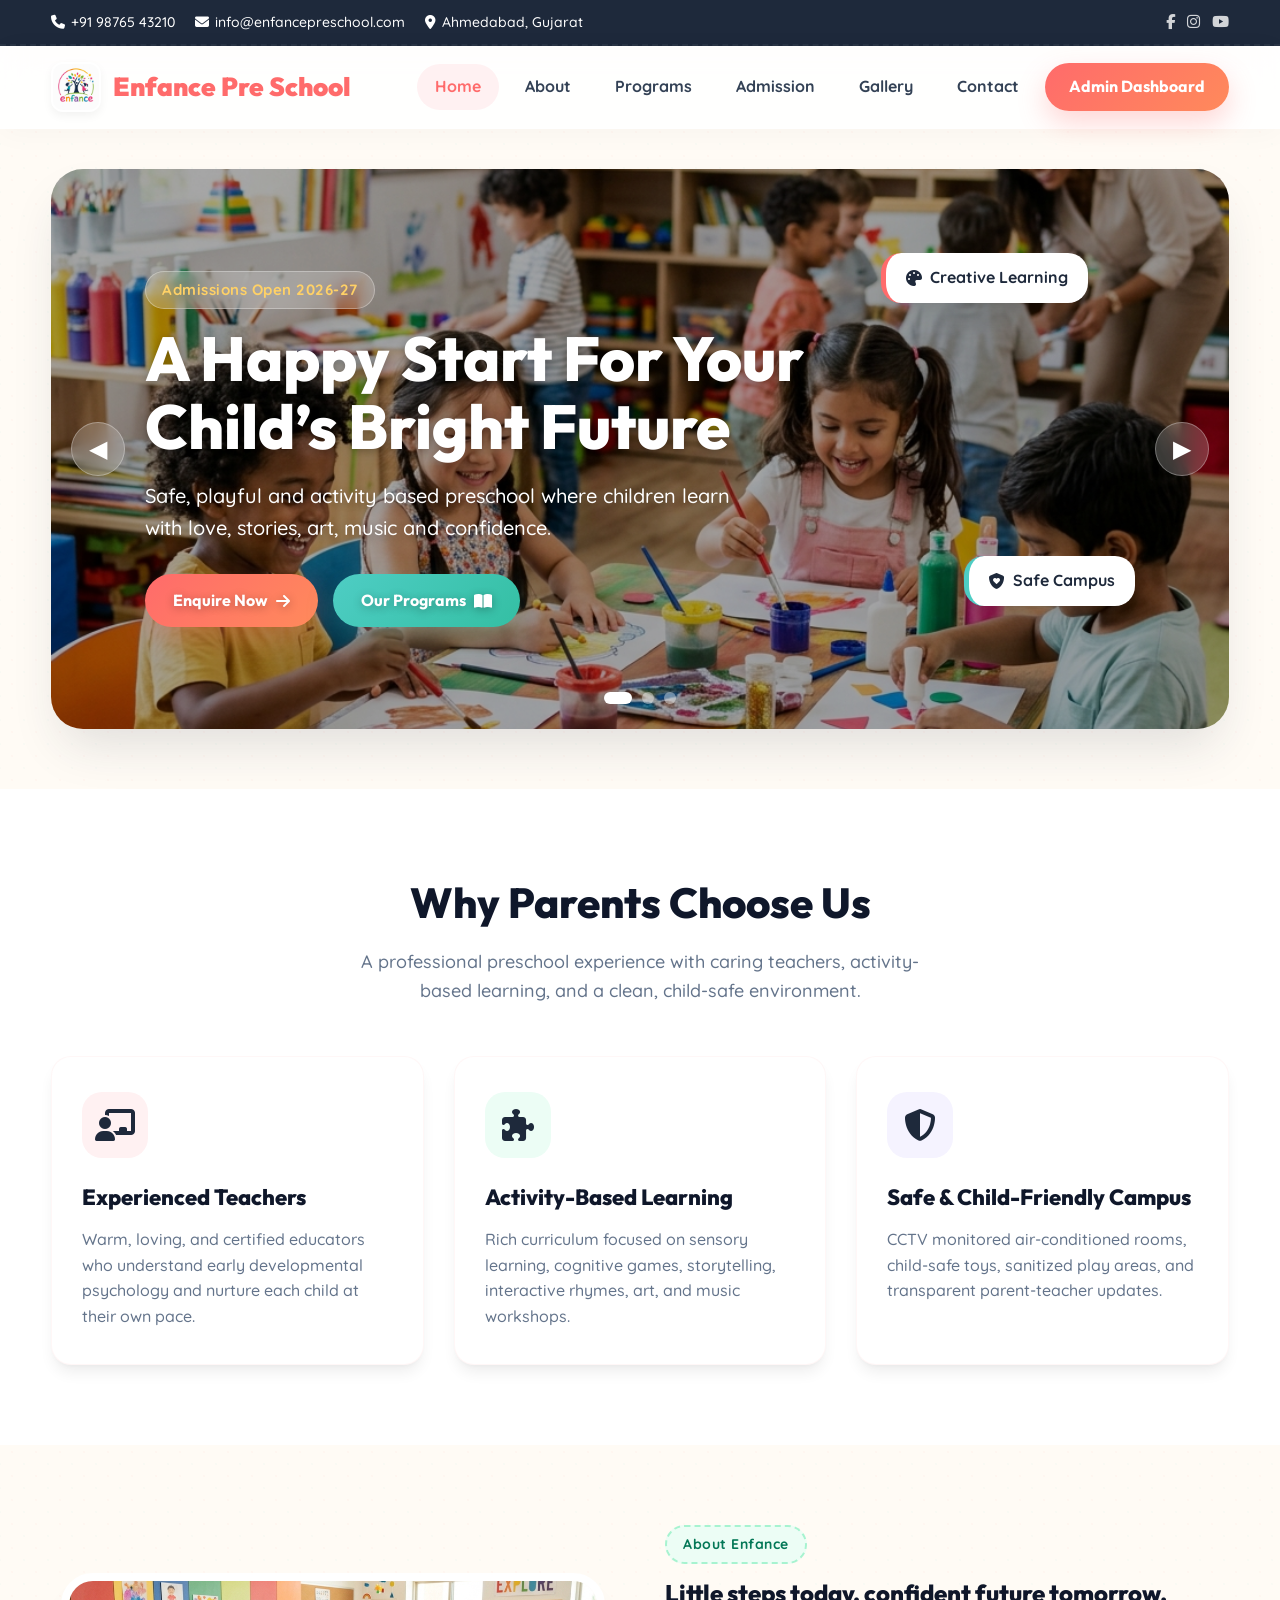
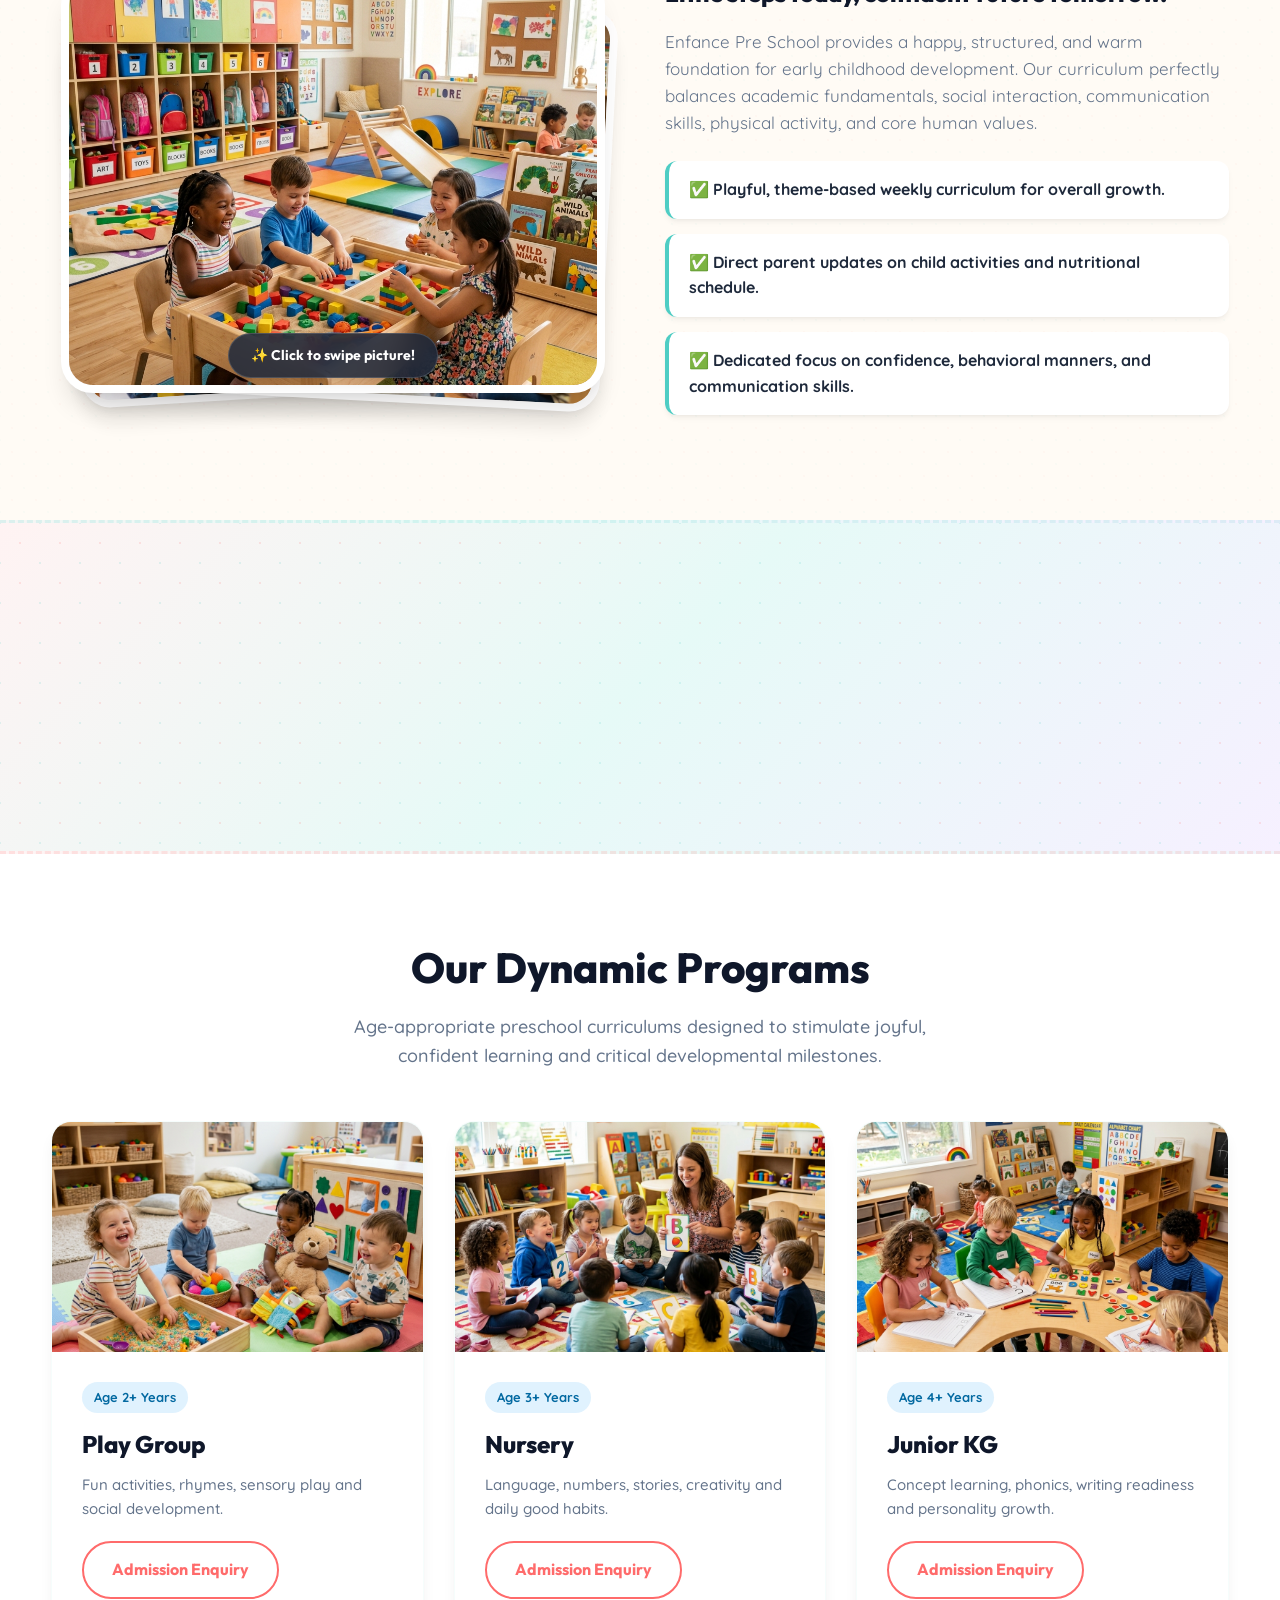
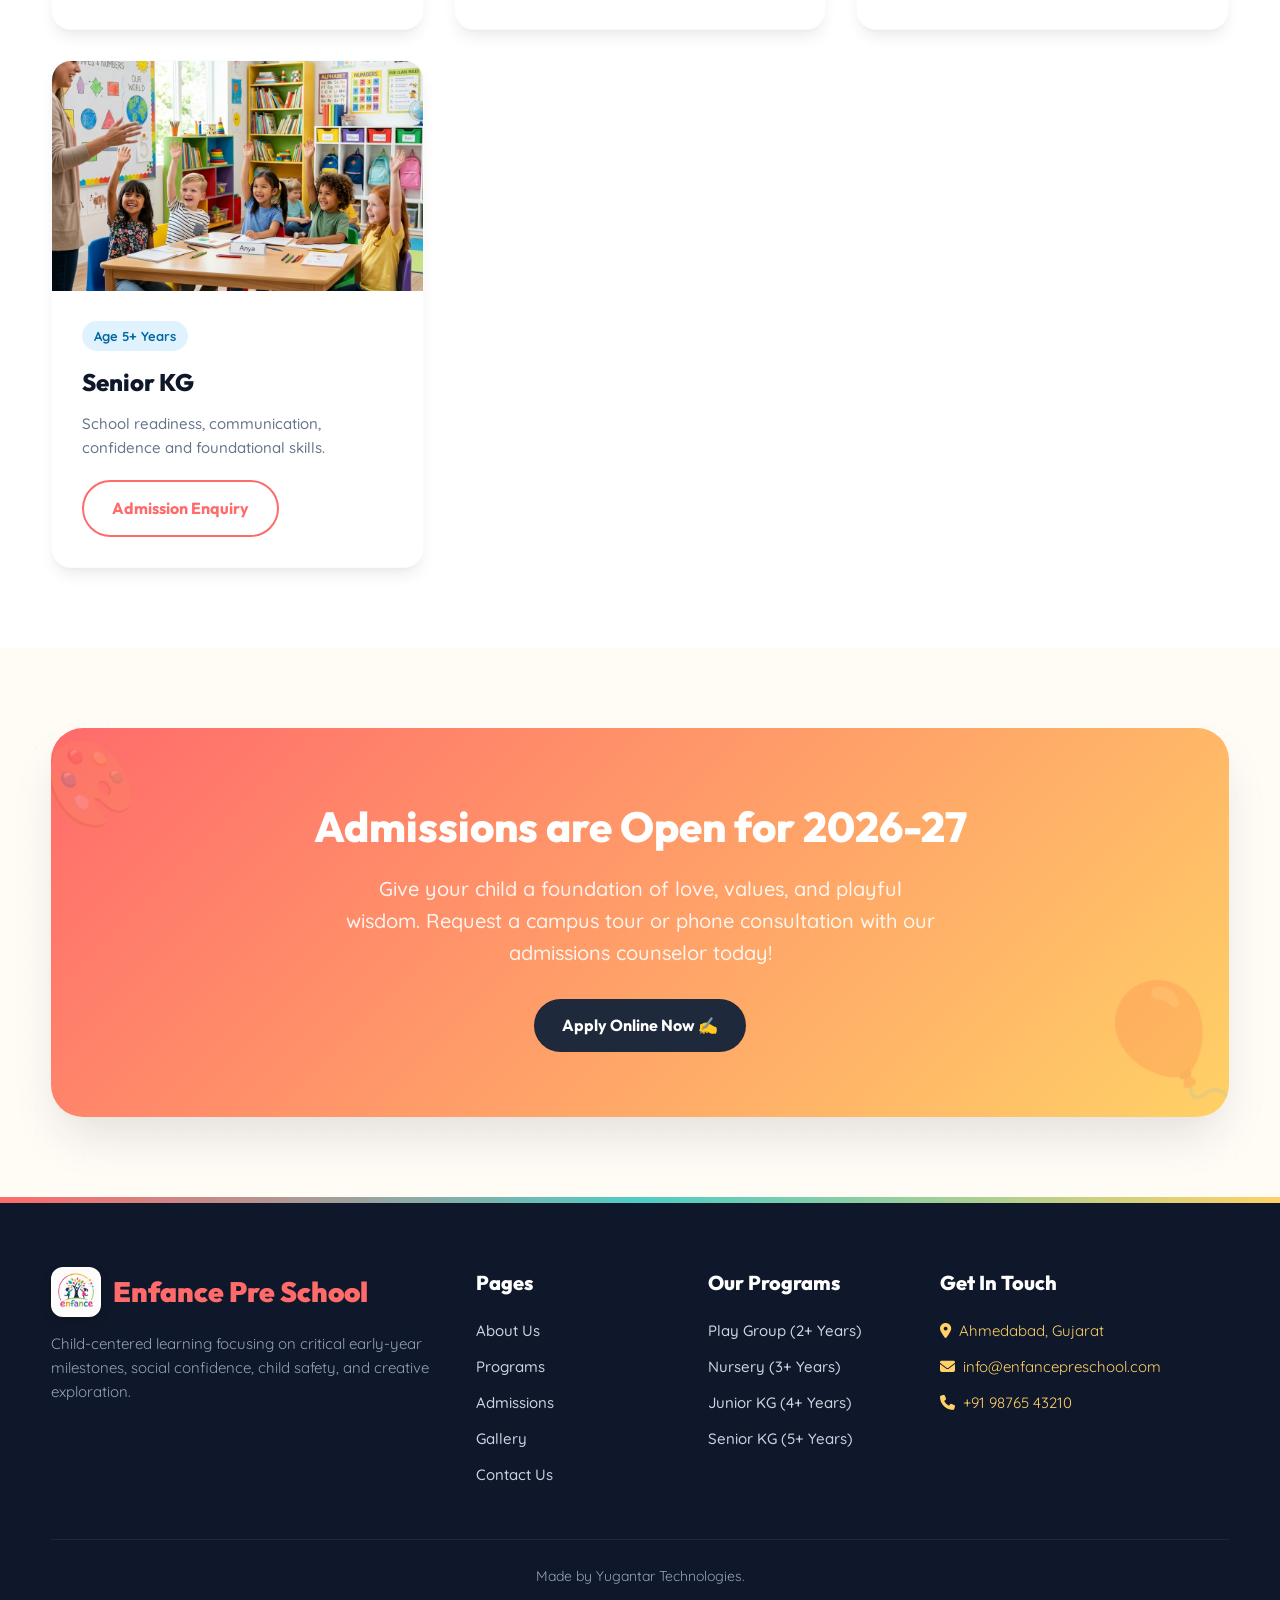
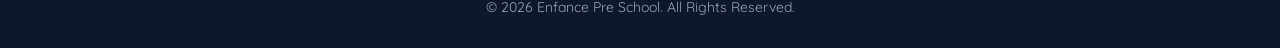
==== commit 19041c29: "Professional design upgrade: custom logo integration, FontAwesome vector icons, layout responsivenes" ====
--- a/index.html
+++ b/index.html
@@ -5,6 +5,7 @@
   <meta name="viewport" content="width=device-width, initial-scale=1.0">
   <title>Enfance Pre School - Happy Start for Bright Future</title>
   <meta name="description" content="Enfance Pre School offers activity-based learning, clean child-safe environment, experienced teachers, and joyful growth for your little ones in Ahmedabad.">
+  <link rel="stylesheet" href="https://cdnjs.cloudflare.com/ajax/libs/font-awesome/6.4.0/css/all.min.css">
   <link rel="stylesheet" href="assets/css/style.css?v=7">
 </head>
 <body>
@@ -26,14 +27,14 @@
   <div class="topbar">
     <div class="container">
       <div class="topbar-info">
-        <span>📞 <span data-phone></span></span>
-        <span>✉️ <span data-email></span></span>
-        <span>📍 <span data-address></span></span>
+        <span><i class="fa-solid fa-phone"></i> <span data-phone></span></span>
+        <span><i class="fa-solid fa-envelope"></i> <span data-email></span></span>
+        <span><i class="fa-solid fa-location-dot"></i> <span data-address></span></span>
       </div>
       <div class="topbar-socials">
-        <a href="#" title="Facebook">🌐</a>
-        <a href="#" title="Instagram">📸</a>
-        <a href="#" title="YouTube">📺</a>
+        <a href="#" title="Facebook"><i class="fa-brands fa-facebook-f"></i></a>
+        <a href="#" title="Instagram"><i class="fa-brands fa-instagram"></i></a>
+        <a href="#" title="YouTube"><i class="fa-brands fa-youtube"></i></a>
       </div>
     </div>
   </div>
@@ -42,7 +43,7 @@
   <nav class="navbar">
     <div class="container nav-inner">
       <a class="brand" href="index.html">
-        <span class="brand-badge">🎈</span>
+        <img src="assets/images/logo.png" alt="Enfance Logo" class="brand-logo-img">
         <span data-school>Enfance Pre School</span>
       </a>
       <button class="hamb" aria-label="Toggle Menu">☰</button>
@@ -71,13 +72,13 @@
             <h1 id="heroTitle">A Happy Start For Your Child’s Bright Future</h1>
             <p id="heroText">Safe, playful and activity based preschool where children learn with love, stories, art, music and confidence.</p>
             <div class="carousel-actions">
-              <a class="btn" href="admission.html">Enquire Now 🧸</a>
-              <a class="btn alt" href="programs.html">Our Programs 📚</a>
+              <a class="btn" href="admission.html">Enquire Now <i class="fa-solid fa-arrow-right"></i></a>
+              <a class="btn alt" href="programs.html">Our Programs <i class="fa-solid fa-book-open"></i></a>
             </div>
           </div>
           <!-- Decorative bubbles -->
-          <div class="bubble bubble-primary b1">🎨 Creative Learning</div>
-          <div class="bubble bubble-secondary b2">⭐ Safe Campus</div>
+          <div class="bubble bubble-primary b1"><i class="fa-solid fa-palette"></i> Creative Learning</div>
+          <div class="bubble bubble-secondary b2"><i class="fa-solid fa-shield-heart"></i> Safe Campus</div>
         </div>
 
         <!-- Slide 2 -->
@@ -88,12 +89,12 @@
             <h1>Where Learning Feels Like Playtime!</h1>
             <p>We nurture every child’s curious mind with interactive storytelling, motor skills development, and creative play sessions.</p>
             <div class="carousel-actions">
-              <a class="btn" href="admission.html">Apply Now 📝</a>
+              <a class="btn" href="admission.html">Apply Now <i class="fa-solid fa-pen-to-square"></i></a>
               <a class="btn alt outline" href="about.html">Learn More About Us</a>
             </div>
           </div>
-          <div class="bubble bubble-secondary b1">🧩 Mind Games</div>
-          <div class="bubble bubble-primary b2">🤸 Play Areas</div>
+          <div class="bubble bubble-secondary b1"><i class="fa-solid fa-puzzle-piece"></i> Mind Games</div>
+          <div class="bubble bubble-primary b2"><i class="fa-solid fa-child-reaching"></i> Play Areas</div>
         </div>
 
         <!-- Slide 3 -->
@@ -104,12 +105,12 @@
             <h1>Warm Teachers, Personalized Attention</h1>
             <p>Every child gains confidence and foundational concepts at their own unique pace with our loving, certified team of educators.</p>
             <div class="carousel-actions">
-              <a class="btn" href="admission.html">Request Call back 📞</a>
-              <a class="btn alt" href="gallery.html">View Campus Gallery 📸</a>
+              <a class="btn" href="admission.html">Request Call back <i class="fa-solid fa-phone"></i></a>
+              <a class="btn alt" href="gallery.html">View Campus Gallery <i class="fa-solid fa-images"></i></a>
             </div>
           </div>
-          <div class="bubble bubble-primary b1">🧠 Concept Focus</div>
-          <div class="bubble bubble-secondary b2">👩‍🏫 Expert Staff</div>
+          <div class="bubble bubble-primary b1"><i class="fa-solid fa-lightbulb"></i> Concept Focus</div>
+          <div class="bubble bubble-secondary b2"><i class="fa-solid fa-user-tie"></i> Expert Staff</div>
         </div>
 
         <!-- Carousel Controls -->
@@ -139,19 +140,19 @@
       
       <div class="cards">
         <div class="card card-primary reveal-up">
-          <div class="icon">👩‍🏫</div>
+          <div class="icon"><i class="fa-solid fa-chalkboard-user"></i></div>
           <h3>Experienced Teachers</h3>
           <p>Warm, loving, and certified educators who understand early developmental psychology and nurture each child at their own pace.</p>
         </div>
         
         <div class="card card-secondary reveal-up" style="animation-delay: 0.15s;">
-          <div class="icon">🧩</div>
+          <div class="icon"><i class="fa-solid fa-puzzle-piece"></i></div>
           <h3>Activity-Based Learning</h3>
           <p>Rich curriculum focused on sensory learning, cognitive games, storytelling, interactive rhymes, art, and music workshops.</p>
         </div>
         
         <div class="card card-purple reveal-up" style="animation-delay: 0.3s;">
-          <div class="icon">🛡️</div>
+          <div class="icon"><i class="fa-solid fa-shield-halved"></i></div>
           <h3>Safe & Child-Friendly Campus</h3>
           <p>CCTV monitored air-conditioned rooms, child-safe toys, sanitized play areas, and transparent parent-teacher updates.</p>
         </div>
@@ -239,7 +240,10 @@
   <footer class="footer">
     <div class="container footer-grid">
       <div>
-        <div class="footer-logo">🎈 <span data-school>Enfance Pre School</span></div>
+        <div class="footer-logo">
+          <img src="assets/images/logo.png" alt="Enfance Logo" class="footer-logo-img">
+          <span data-school>Enfance Pre School</span>
+        </div>
         <p style="margin-bottom: 20px;">Child-centered learning focusing on critical early-year milestones, social confidence, child safety, and creative exploration.</p>
       </div>
       
@@ -263,15 +267,16 @@
       <div>
         <h3>Get In Touch</h3>
         <ul class="footer-contact">
-          <li><span>📍</span> <span data-address></span></li>
-          <li><span>✉️</span> <span data-email></span></li>
-          <li><span>📞</span> <span data-phone></span></li>
+          <li><span><i class="fa-solid fa-location-dot"></i></span> <span data-address></span></li>
+          <li><span><i class="fa-solid fa-envelope"></i></span> <span data-email></span></li>
+          <li><span><i class="fa-solid fa-phone"></i></span> <span data-phone></span></li>
         </ul>
       </div>
     </div>
     
     <div class="container footer-bottom">
-      © <span id="year"></span> <span data-school></span>. All Rights Reserved. Designed for Joyful Foundation Education.
+      <div style="margin-bottom: 8px;">Made by Yugantar Technologies.</div>
+      © <span id="year"></span> <span data-school></span>. All Rights Reserved.
     </div>
   </footer>
 
--- a/assets/css/style.css
+++ b/assets/css/style.css
@@ -263,8 +263,19 @@
   transition: var(--transition-bounce);
 }
 
-.brand:hover .brand-badge {
-  transform: rotate(12deg) scale(1.1);
+.brand-logo-img {
+  height: 50px;
+  width: 50px;
+  object-fit: contain;
+  border-radius: 12px;
+  background: var(--white);
+  padding: 2px;
+  box-shadow: 0 4px 10px rgba(0, 0, 0, 0.05);
+  transition: var(--transition-bounce);
+}
+
+.brand:hover .brand-logo-img {
+  transform: scale(1.08) rotate(3deg);
 }
 
 .menu {
@@ -1020,16 +1031,17 @@
   background: rgba(15, 23, 42, 0.95);
   backdrop-filter: blur(10px);
   z-index: 2000;
-  display: none;
+  display: flex;
   opacity: 0;
+  visibility: hidden;
   align-items: center;
   justify-content: center;
-  transition: opacity 0.4s ease;
+  transition: opacity 0.4s ease, visibility 0.4s ease;
 }
 
 #lightbox.active {
-  display: flex;
   opacity: 1;
+  visibility: visible;
 }
 
 .lightbox-content-wrap {
@@ -1347,6 +1359,19 @@
   font-size: 28px;
   color: var(--primary);
   margin-bottom: 15px;
+  display: flex;
+  align-items: center;
+  gap: 12px;
+}
+
+.footer-logo-img {
+  height: 50px;
+  width: 50px;
+  object-fit: contain;
+  border-radius: 12px;
+  background: var(--white);
+  padding: 2px;
+  box-shadow: 0 4px 10px rgba(0, 0, 0, 0.15);
 }
 
 .footer p {
@@ -1400,16 +1425,17 @@
   background: rgba(15, 23, 42, 0.6);
   backdrop-filter: blur(8px);
   z-index: 3000;
-  display: none;
+  display: flex;
   align-items: center;
   justify-content: center;
   opacity: 0;
-  transition: opacity 0.3s ease;
+  visibility: hidden;
+  transition: opacity 0.3s ease, visibility 0.3s ease;
 }
 
 .modal-overlay.active {
-  display: flex;
   opacity: 1;
+  visibility: visible;
 }
 
 .modal-box {
@@ -1757,7 +1783,7 @@
   .lightbox-next { right: -50px; }
 }
 
-@media(max-width: 768px) {
+@media(max-width: 1024px) {
   .topbar {
     display: none;
   }
@@ -1770,7 +1796,7 @@
     position: absolute;
     left: 0;
     right: 0;
-    top: 82px;
+    top: 100%;
     background: var(--white);
     display: none;
     flex-direction: column;
@@ -1828,6 +1854,17 @@
 }
 
 @media(max-width: 576px) {
+  .brand {
+    font-size: 18px;
+    gap: 8px;
+  }
+  
+  .brand-logo-img {
+    height: 40px;
+    width: 40px;
+    border-radius: 8px;
+  }
+
   .cards,
   .programs,
   .stats,
